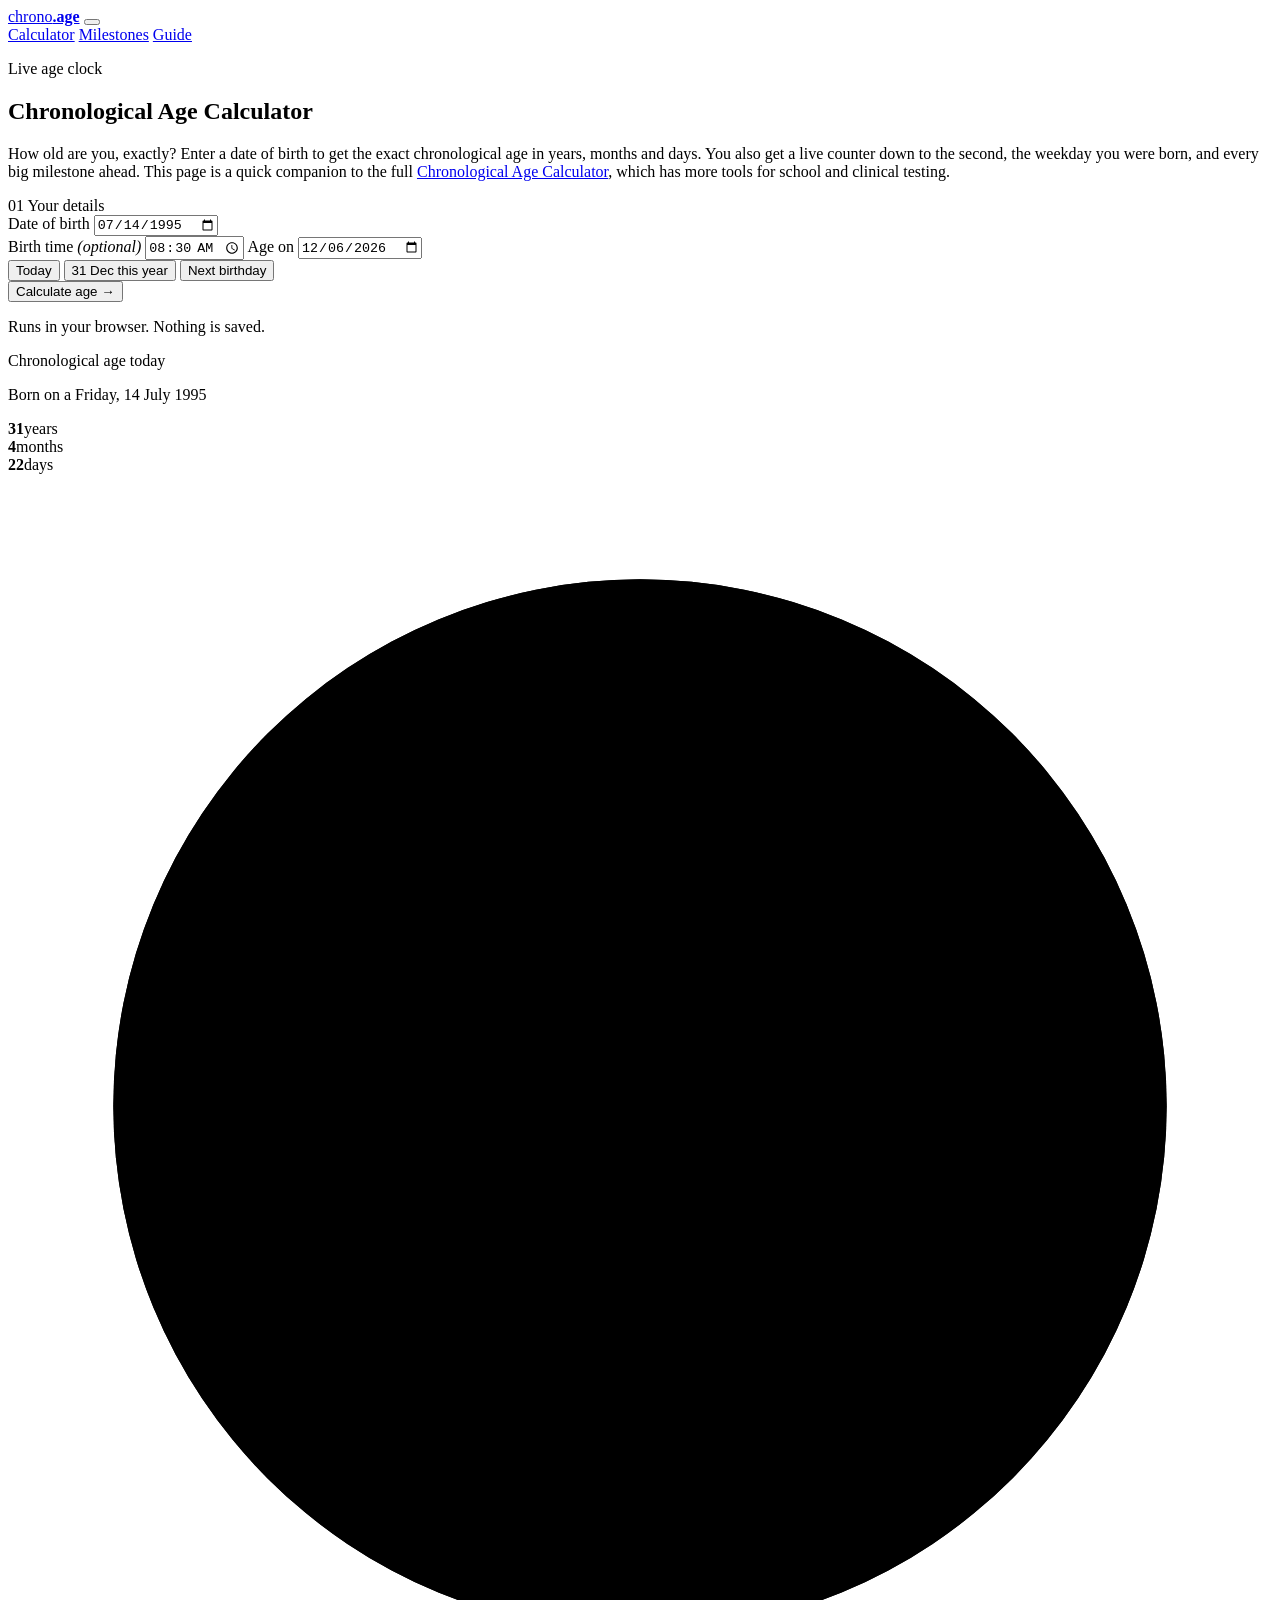
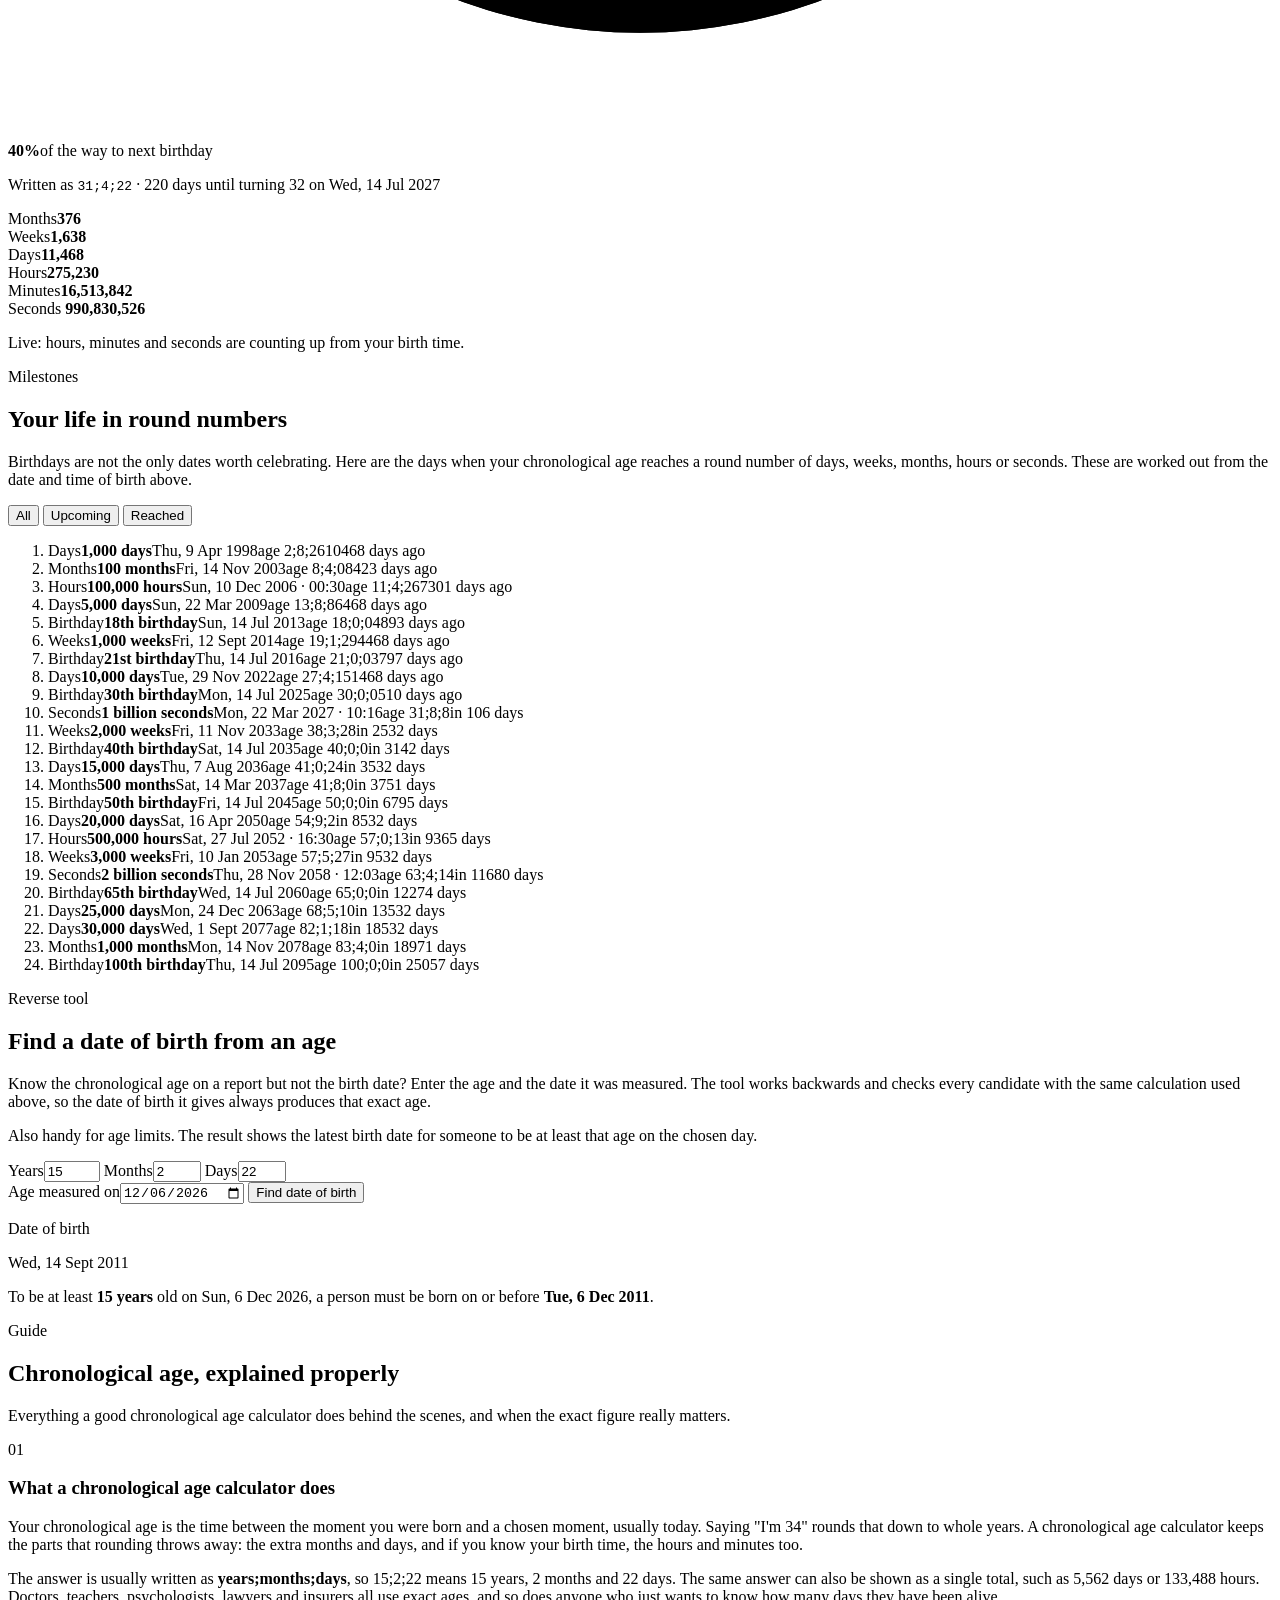
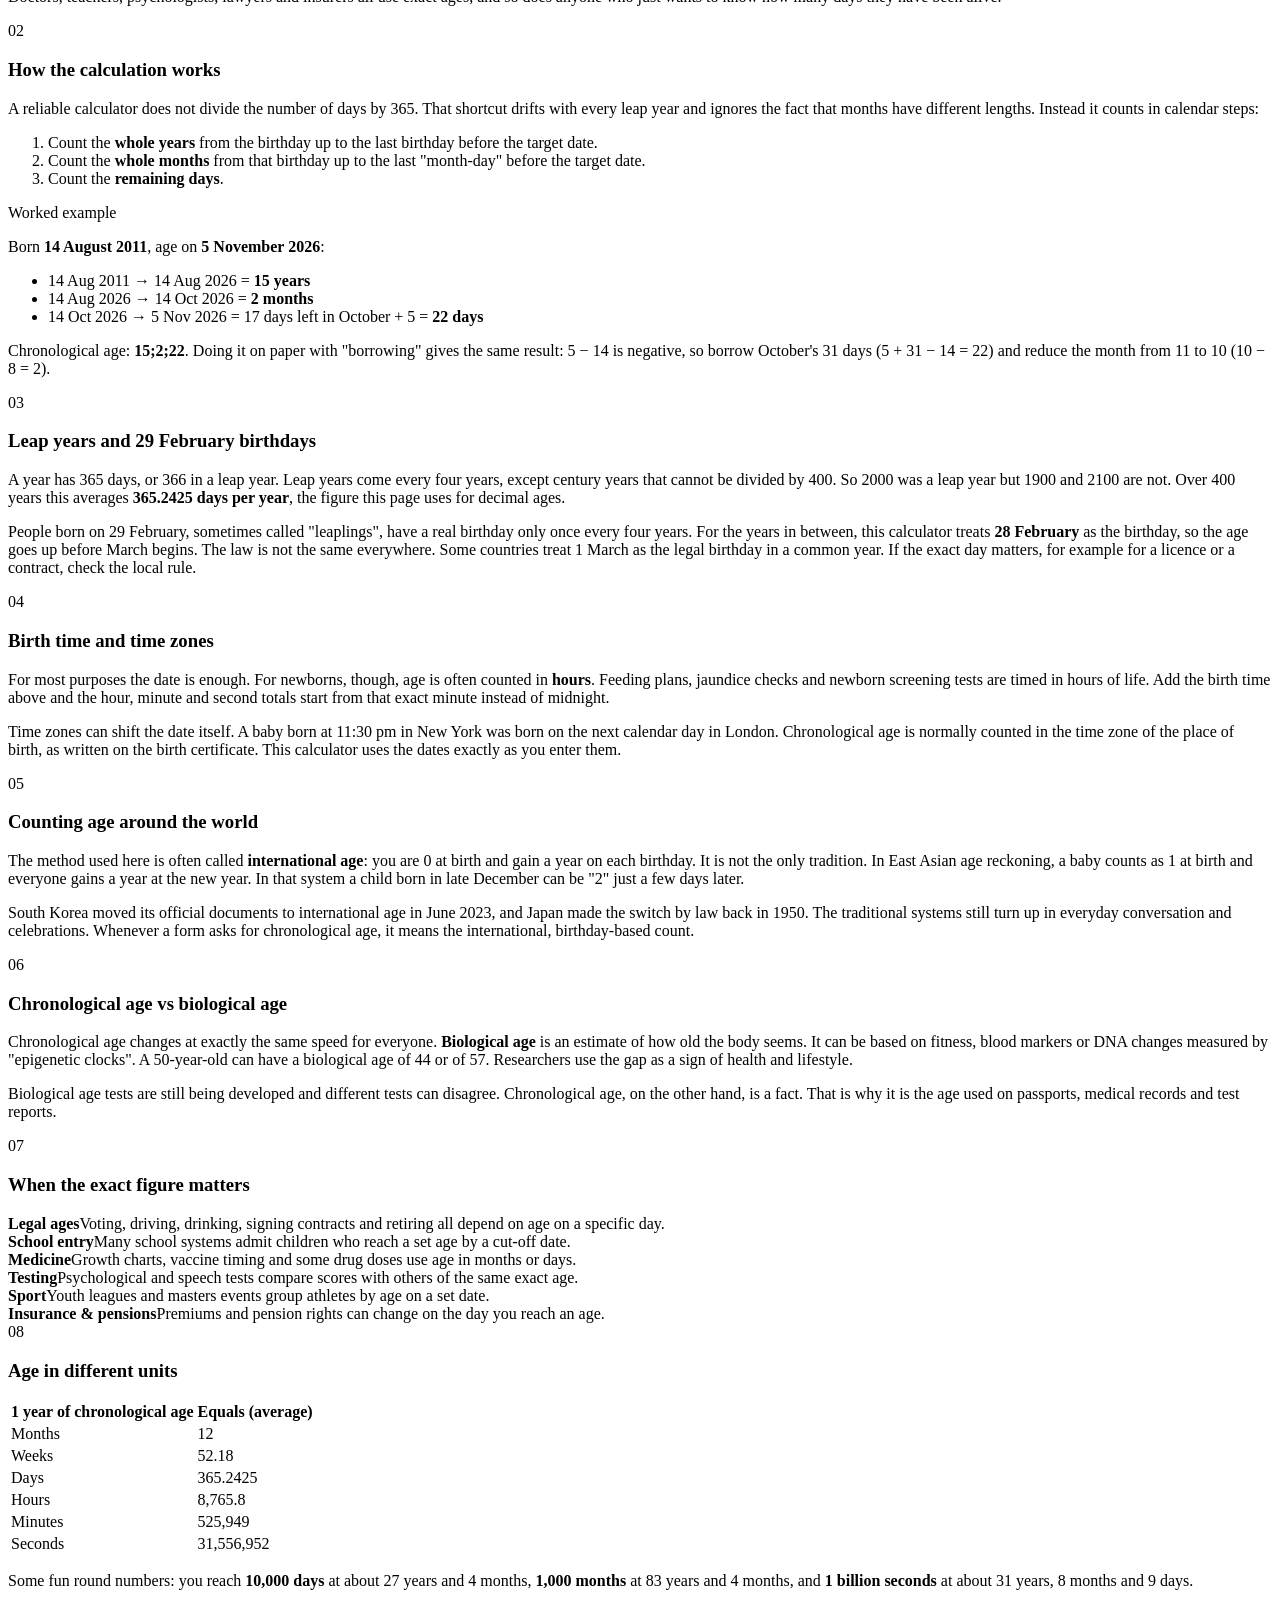
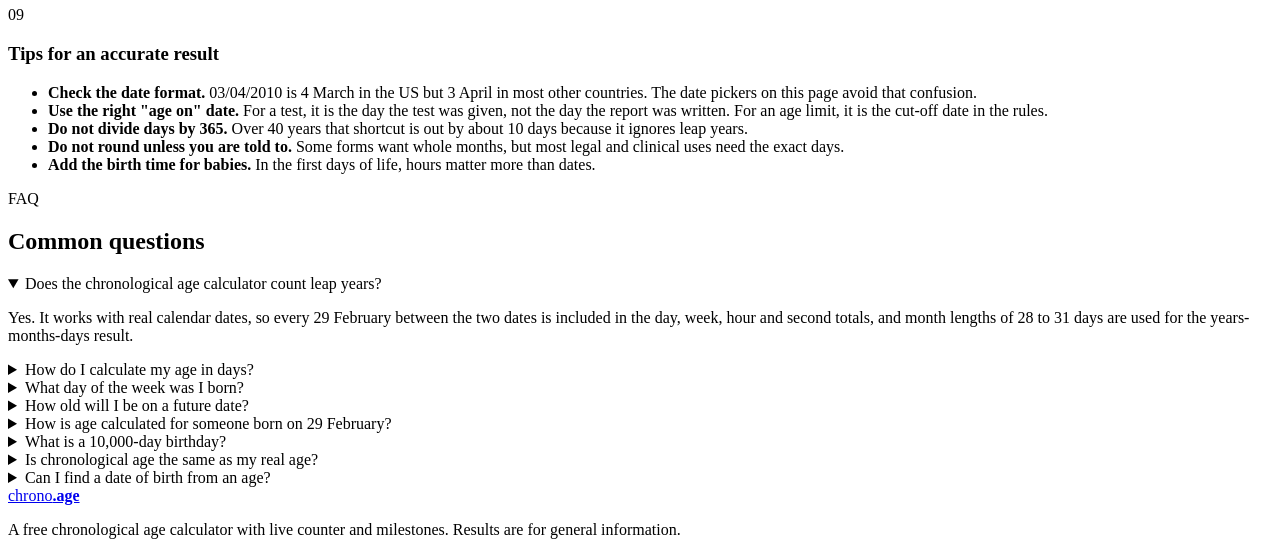
==== index.html @ 3315cb6b "index.html" ====
<!DOCTYPE html>
<html lang="en">
<head>
<meta charset="UTF-8">
<meta name="viewport" content="width=device-width, initial-scale=1">
<title>Chronological Age Calculator – Exact Age, Live Counter &amp; Milestones</title>
<meta name="description" content="Chronological age calculator with exact years, months and days, a live seconds counter, the weekday you were born, your next birthday, 10,000-day and billion-second milestones, and a reverse date-of-birth finder.">
<meta name="robots" content="index, follow">
<meta property="og:title" content="Chronological Age Calculator – How Old Are You, Exactly?">
<meta property="og:description" content="Exact age in years, months, days, hours and seconds, plus your life milestones and a reverse age tool.">
<meta property="og:type" content="website">
<link rel="preconnect" href="https://fonts.googleapis.com">
<link rel="preconnect" href="https://fonts.gstatic.com" crossorigin>
<link href="https://fonts.googleapis.com/css2?family=Bricolage+Grotesque:opsz,wght@12..96,500;12..96,700;12..96,800&family=DM+Sans:wght@400;500;700&family=JetBrains+Mono:wght@500;700&display=swap" rel="stylesheet">
<link rel="stylesheet" href="style.css">
<script type="application/ld+json">
{"@context":"https://schema.org","@type":"WebApplication","name":"Chronological Age Calculator","applicationCategory":"UtilitiesApplication","operatingSystem":"Any","offers":{"@type":"Offer","price":"0","priceCurrency":"USD"},"description":"Calculates exact chronological age in years, months, days, hours and seconds, shows upcoming age milestones and finds a date of birth from a known age."}
</script>
<script type="application/ld+json">
{"@context":"https://schema.org","@type":"FAQPage","mainEntity":[
{"@type":"Question","name":"Does the chronological age calculator count leap years?","acceptedAnswer":{"@type":"Answer","text":"Yes. It works with real calendar dates, so every 29 February between the two dates is included in the day, week, hour and second totals, and month lengths of 28 to 31 days are used for the years-months-days result."}},
{"@type":"Question","name":"How do I calculate my age in days?","acceptedAnswer":{"@type":"Answer","text":"Enter your date of birth and the date you want. The calculator counts every calendar day between them. As a rough check, multiply your age in years by 365.25."}},
{"@type":"Question","name":"What day of the week was I born?","acceptedAnswer":{"@type":"Answer","text":"After you enter your date of birth, the result panel shows the weekday you were born on, for example 'born on a Tuesday'."}},
{"@type":"Question","name":"How old will I be on a future date?","acceptedAnswer":{"@type":"Answer","text":"Change the 'Age on' date to any future date. The calculator shows your exact age on that day."}},
{"@type":"Question","name":"How is age calculated for someone born on 29 February?","acceptedAnswer":{"@type":"Answer","text":"In leap years the birthday is 29 February. In other years this calculator treats 28 February as the birthday. Legal rules differ by country, and some use 1 March instead."}},
{"@type":"Question","name":"What is a 10,000-day birthday?","acceptedAnswer":{"@type":"Answer","text":"It is the day you have been alive for exactly 10,000 days, at about 27 years and 4 months old. The milestones section shows the exact date for you."}},
{"@type":"Question","name":"Is chronological age the same as my real age?","acceptedAnswer":{"@type":"Answer","text":"Yes. Chronological age is your real calendar age since birth. It is different from biological age, which estimates how old your body seems."}},
{"@type":"Question","name":"Can I find a date of birth from an age?","acceptedAnswer":{"@type":"Answer","text":"Yes. Use the reverse tool: enter an age in years, months and days and the date it was measured on, and it shows the matching date of birth."}}]}
</script>
</head>
<body>

<header class="bar">
  <div class="wrap bar-in">
    <a href="#" class="logo"><span class="logo-dot" aria-hidden="true"></span><span>chrono<b>.age</b></span></a>
    <button class="burger" aria-label="Open menu" aria-expanded="false"><i></i><i></i><i></i></button>
    <nav class="menu" aria-label="Main">
      <a href="#calculator">Calculator</a>
      <a href="#milestones">Milestones</a>
      <a href="#guide">Guide</a>
    </nav>
  </div>
</header>

<main>
<section class="hero" id="calculator">
  <div class="wrap hero-grid">
    <div class="hero-copy">
      <p class="tag"><span></span>Live age clock</p>
      <h1>Chronological Age Calculator</h1>
      <p class="intro">How old are you, exactly? Enter a date of birth to get the exact chronological age in years, months and days. You also get a live counter down to the second, the weekday you were born, and every big milestone ahead. This page is a quick companion to the full <a href="https://chronologicagecalc.com/">Chronological Age Calculator</a>, which has more tools for school and clinical testing.</p>
      <div class="ruler" aria-hidden="true">
        <span style="--h:40%"></span><span style="--h:60%"></span><span style="--h:40%"></span><span style="--h:100%"></span><span style="--h:40%"></span><span style="--h:60%"></span><span style="--h:40%"></span><span style="--h:100%"></span><span style="--h:40%"></span><span style="--h:60%"></span><span style="--h:40%"></span><span style="--h:100%"></span><span style="--h:40%"></span><span style="--h:60%"></span><span style="--h:40%"></span><span style="--h:100%"></span><span style="--h:40%"></span><span style="--h:60%"></span><span style="--h:40%"></span><span style="--h:100%"></span>
      </div>
    </div>

    <form class="card" id="form" onsubmit="return false" aria-label="Chronological age calculator">
      <div class="card-top"><span>01</span> Your details</div>
      <label class="fld">
        <span>Date of birth</span>
        <input type="date" id="dob" required>
      </label>
      <div class="two">
        <label class="fld">
          <span>Birth time <em>(optional)</em></span>
          <input type="time" id="tob">
        </label>
        <label class="fld">
          <span>Age on</span>
          <input type="date" id="on" required>
        </label>
      </div>
      <div class="chips">
        <button type="button" data-on="today" class="on">Today</button>
        <button type="button" data-on="eoy">31 Dec this year</button>
        <button type="button" data-on="next">Next birthday</button>
      </div>
      <button type="button" class="go" id="go">Calculate age <span aria-hidden="true">→</span></button>
      <p class="privacy">Runs in your browser. Nothing is saved.</p>
    </form>
  </div>
</section>

<section class="result" aria-live="polite">
  <div class="wrap">
    <p class="r-err" id="err" hidden></p>
    <div id="out">
      <div class="r-head">
        <p class="r-label">Chronological age <span id="rOnLabel"></span></p>
        <p class="r-born" id="born"></p>
      </div>
      <div class="ymd">
        <div><b id="y">0</b><span id="yl">years</span></div>
        <div><b id="m">0</b><span id="ml">months</span></div>
        <div><b id="d">0</b><span id="dl">days</span></div>
        <div class="ring-box">
          <svg viewBox="0 0 120 120" class="ring" aria-hidden="true">
            <circle cx="60" cy="60" r="50" class="ring-bg"/>
            <circle cx="60" cy="60" r="50" class="ring-fg" id="ringFg"/>
          </svg>
          <div class="ring-txt"><b id="ringPct">0%</b><span>of the way to next birthday</span></div>
        </div>
      </div>
      <p class="r-code">Written as <code id="code">0;0;0</code> · <span id="nextTxt"></span></p>

      <div class="live">
        <div><span>Months</span><b id="tMonths">0</b></div>
        <div><span>Weeks</span><b id="tWeeks">0</b></div>
        <div><span>Days</span><b id="tDays">0</b></div>
        <div><span>Hours</span><b id="tHours">0</b></div>
        <div><span>Minutes</span><b id="tMins">0</b></div>
        <div class="sec"><span>Seconds <i id="liveDot" class="dot"></i></span><b id="tSecs">0</b></div>
      </div>
      <p class="live-note" id="liveNote"></p>
    </div>
  </div>
</section>

<section class="block" id="milestones">
  <div class="wrap">
    <div class="block-head">
      <p class="tag dark"><span></span>Milestones</p>
      <h2>Your life in round numbers</h2>
      <p>Birthdays are not the only dates worth celebrating. Here are the days when your chronological age reaches a round number of days, weeks, months, hours or seconds. These are worked out from the date and time of birth above.</p>
    </div>
    <div class="ms-filter" role="tablist" aria-label="Filter milestones">
      <button type="button" data-f="all" class="on">All</button>
      <button type="button" data-f="next">Upcoming</button>
      <button type="button" data-f="past">Reached</button>
    </div>
    <ol class="ms" id="ms"></ol>
  </div>
</section>

<section class="block reverse-sec">
  <div class="wrap rev-grid">
    <div>
      <p class="tag"><span></span>Reverse tool</p>
      <h2>Find a date of birth from an age</h2>
      <p>Know the chronological age on a report but not the birth date? Enter the age and the date it was measured. The tool works backwards and checks every candidate with the same calculation used above, so the date of birth it gives always produces that exact age.</p>
      <p class="rev-tip">Also handy for age limits. The result shows the latest birth date for someone to be at least that age on the chosen day.</p>
    </div>
    <div class="rev-card">
      <div class="rev-age">
        <label><span>Years</span><input type="number" id="rY" min="0" max="130" value="15"></label>
        <label><span>Months</span><input type="number" id="rM" min="0" max="11" value="2"></label>
        <label><span>Days</span><input type="number" id="rD" min="0" max="31" value="22"></label>
      </div>
      <label class="fld"><span>Age measured on</span><input type="date" id="rOn"></label>
      <button type="button" class="go" id="rGo">Find date of birth</button>
      <div class="rev-out" id="rOut" aria-live="polite"></div>
    </div>
  </div>
</section>

<section class="block guide" id="guide">
  <div class="wrap guide-grid">
    <div class="g-side">
      <p class="tag dark"><span></span>Guide</p>
      <h2>Chronological age, explained properly</h2>
      <p>Everything a good chronological age calculator does behind the scenes, and when the exact figure really matters.</p>
    </div>
    <div class="g-main">
      <article class="chap">
        <span class="num">01</span>
        <h3>What a chronological age calculator does</h3>
        <p>Your chronological age is the time between the moment you were born and a chosen moment, usually today. Saying "I'm 34" rounds that down to whole years. A chronological age calculator keeps the parts that rounding throws away: the extra months and days, and if you know your birth time, the hours and minutes too.</p>
        <p>The answer is usually written as <b>years;months;days</b>, so 15;2;22 means 15 years, 2 months and 22 days. The same answer can also be shown as a single total, such as 5,562 days or 133,488 hours. Doctors, teachers, psychologists, lawyers and insurers all use exact ages, and so does anyone who just wants to know how many days they have been alive.</p>
      </article>

      <article class="chap">
        <span class="num">02</span>
        <h3>How the calculation works</h3>
        <p>A reliable calculator does not divide the number of days by 365. That shortcut drifts with every leap year and ignores the fact that months have different lengths. Instead it counts in calendar steps:</p>
        <ol>
          <li>Count the <b>whole years</b> from the birthday up to the last birthday before the target date.</li>
          <li>Count the <b>whole months</b> from that birthday up to the last "month-day" before the target date.</li>
          <li>Count the <b>remaining days</b>.</li>
        </ol>
        <div class="worked">
          <p class="w-title">Worked example</p>
          <p>Born <b>14 August 2011</b>, age on <b>5 November 2026</b>:</p>
          <ul>
            <li>14 Aug 2011 → 14 Aug 2026 = <b>15 years</b></li>
            <li>14 Aug 2026 → 14 Oct 2026 = <b>2 months</b></li>
            <li>14 Oct 2026 → 5 Nov 2026 = 17 days left in October + 5 = <b>22 days</b></li>
          </ul>
          <p>Chronological age: <b>15;2;22</b>. Doing it on paper with "borrowing" gives the same result: 5 − 14 is negative, so borrow October's 31 days (5 + 31 − 14 = 22) and reduce the month from 11 to 10 (10 − 8 = 2).</p>
        </div>
      </article>

      <article class="chap">
        <span class="num">03</span>
        <h3>Leap years and 29 February birthdays</h3>
        <p>A year has 365 days, or 366 in a leap year. Leap years come every four years, except century years that cannot be divided by 400. So 2000 was a leap year but 1900 and 2100 are not. Over 400 years this averages <b>365.2425 days per year</b>, the figure this page uses for decimal ages.</p>
        <p>People born on 29 February, sometimes called "leaplings", have a real birthday only once every four years. For the years in between, this calculator treats <b>28 February</b> as the birthday, so the age goes up before March begins. The law is not the same everywhere. Some countries treat 1 March as the legal birthday in a common year. If the exact day matters, for example for a licence or a contract, check the local rule.</p>
      </article>

      <article class="chap">
        <span class="num">04</span>
        <h3>Birth time and time zones</h3>
        <p>For most purposes the date is enough. For newborns, though, age is often counted in <b>hours</b>. Feeding plans, jaundice checks and newborn screening tests are timed in hours of life. Add the birth time above and the hour, minute and second totals start from that exact minute instead of midnight.</p>
        <p>Time zones can shift the date itself. A baby born at 11:30 pm in New York was born on the next calendar day in London. Chronological age is normally counted in the time zone of the place of birth, as written on the birth certificate. This calculator uses the dates exactly as you enter them.</p>
      </article>

      <article class="chap">
        <span class="num">05</span>
        <h3>Counting age around the world</h3>
        <p>The method used here is often called <b>international age</b>: you are 0 at birth and gain a year on each birthday. It is not the only tradition. In East Asian age reckoning, a baby counts as 1 at birth and everyone gains a year at the new year. In that system a child born in late December can be "2" just a few days later.</p>
        <p>South Korea moved its official documents to international age in June 2023, and Japan made the switch by law back in 1950. The traditional systems still turn up in everyday conversation and celebrations. Whenever a form asks for chronological age, it means the international, birthday-based count.</p>
      </article>

      <article class="chap">
        <span class="num">06</span>
        <h3>Chronological age vs biological age</h3>
        <p>Chronological age changes at exactly the same speed for everyone. <b>Biological age</b> is an estimate of how old the body seems. It can be based on fitness, blood markers or DNA changes measured by "epigenetic clocks". A 50-year-old can have a biological age of 44 or of 57. Researchers use the gap as a sign of health and lifestyle.</p>
        <p>Biological age tests are still being developed and different tests can disagree. Chronological age, on the other hand, is a fact. That is why it is the age used on passports, medical records and test reports.</p>
      </article>

      <article class="chap">
        <span class="num">07</span>
        <h3>When the exact figure matters</h3>
        <div class="tiles">
          <div><b>Legal ages</b><span>Voting, driving, drinking, signing contracts and retiring all depend on age on a specific day.</span></div>
          <div><b>School entry</b><span>Many school systems admit children who reach a set age by a cut-off date.</span></div>
          <div><b>Medicine</b><span>Growth charts, vaccine timing and some drug doses use age in months or days.</span></div>
          <div><b>Testing</b><span>Psychological and speech tests compare scores with others of the same exact age.</span></div>
          <div><b>Sport</b><span>Youth leagues and masters events group athletes by age on a set date.</span></div>
          <div><b>Insurance &amp; pensions</b><span>Premiums and pension rights can change on the day you reach an age.</span></div>
        </div>
      </article>

      <article class="chap">
        <span class="num">08</span>
        <h3>Age in different units</h3>
        <table class="units">
          <thead><tr><th>1 year of chronological age</th><th>Equals (average)</th></tr></thead>
          <tbody>
            <tr><td>Months</td><td>12</td></tr>
            <tr><td>Weeks</td><td>52.18</td></tr>
            <tr><td>Days</td><td>365.2425</td></tr>
            <tr><td>Hours</td><td>8,765.8</td></tr>
            <tr><td>Minutes</td><td>525,949</td></tr>
            <tr><td>Seconds</td><td>31,556,952</td></tr>
          </tbody>
        </table>
        <p>Some fun round numbers: you reach <b>10,000 days</b> at about 27 years and 4 months, <b>1,000 months</b> at 83 years and 4 months, and <b>1 billion seconds</b> at about 31 years, 8 months and 9 days.</p>
      </article>
      <article class="chap">
        <span class="num">09</span>
        <h3>Tips for an accurate result</h3>
        <ul>
          <li><b>Check the date format.</b> 03/04/2010 is 4 March in the US but 3 April in most other countries. The date pickers on this page avoid that confusion.</li>
          <li><b>Use the right "age on" date.</b> For a test, it is the day the test was given, not the day the report was written. For an age limit, it is the cut-off date in the rules.</li>
          <li><b>Do not divide days by 365.</b> Over 40 years that shortcut is out by about 10 days because it ignores leap years.</li>
          <li><b>Do not round unless you are told to.</b> Some forms want whole months, but most legal and clinical uses need the exact days.</li>
          <li><b>Add the birth time for babies.</b> In the first days of life, hours matter more than dates.</li>
        </ul>
      </article>
    </div>
  </div>
</section>

<section class="block faq-sec">
  <div class="wrap">
    <div class="block-head">
      <p class="tag dark"><span></span>FAQ</p>
      <h2>Common questions</h2>
    </div>
    <div class="faq">
      <details open><summary>Does the chronological age calculator count leap years?</summary><p>Yes. It works with real calendar dates, so every 29 February between the two dates is included in the day, week, hour and second totals, and month lengths of 28 to 31 days are used for the years-months-days result.</p></details>
      <details><summary>How do I calculate my age in days?</summary><p>Enter your date of birth and the date you want. The calculator counts every calendar day between them. As a rough check, multiply your age in years by 365.25.</p></details>
      <details><summary>What day of the week was I born?</summary><p>After you enter your date of birth, the result panel shows the weekday you were born on, for example "born on a Tuesday".</p></details>
      <details><summary>How old will I be on a future date?</summary><p>Change the "Age on" date to any future date. The calculator shows your exact age on that day.</p></details>
      <details><summary>How is age calculated for someone born on 29 February?</summary><p>In leap years the birthday is 29 February. In other years this calculator treats 28 February as the birthday. Legal rules differ by country, and some use 1 March instead.</p></details>
      <details><summary>What is a 10,000-day birthday?</summary><p>It is the day you have been alive for exactly 10,000 days, at about 27 years and 4 months old. The milestones section shows the exact date for you.</p></details>
      <details><summary>Is chronological age the same as my real age?</summary><p>Yes. Chronological age is your real calendar age since birth. It is different from biological age, which estimates how old your body seems.</p></details>
      <details><summary>Can I find a date of birth from an age?</summary><p>Yes. Use the reverse tool: enter an age in years, months and days and the date it was measured on, and it shows the matching date of birth.</p></details>
    </div>
  </div>
</section>
</main>

<footer class="foot">
  <div class="wrap foot-in">
    <a href="#" class="logo light"><span class="logo-dot" aria-hidden="true"></span><span>chrono<b>.age</b></span></a>
    <p>A free chronological age calculator with live counter and milestones. Results are for general information.</p>
  </div>
</footer>

<script>
(function(){
  var $=function(id){return document.getElementById(id);};
  var MON=['January','February','March','April','May','June','July','August','September','October','November','December'];
  var DAYS=['Sunday','Monday','Tuesday','Wednesday','Thursday','Friday','Saturday'];
  function dim(y,m){ return new Date(Date.UTC(y,m,0)).getUTCDate(); } /* m 1..12 */
  function pad(n){ return (n<10?'0':'')+n; }
  function iso(o){ return o.y+'-'+pad(o.m)+'-'+pad(o.d); }
  function parse(s){ var r=/^(\d{4})-(\d{2})-(\d{2})$/.exec(s||''); if(!r) return null; var o={y:+r[1],m:+r[2],d:+r[3]}; if(o.m<1||o.m>12||o.d<1||o.d>dim(o.y,o.m)) return null; return o; }
  function utc(o){ return Date.UTC(o.y,o.m-1,o.d); }
  function fromUtc(ms){ var x=new Date(ms); return {y:x.getUTCFullYear(),m:x.getUTCMonth()+1,d:x.getUTCDate()}; }
  function addDays(o,n){ return fromUtc(utc(o)+n*864e5); }
  function today(){ var t=new Date(); return {y:t.getFullYear(),m:t.getMonth()+1,d:t.getDate()}; }
  function same(a,b){ return a.y===b.y&&a.m===b.m&&a.d===b.d; }
  function fmt(o){ return new Date(utc(o)).toLocaleDateString('en-GB',{timeZone:'UTC',weekday:'short',day:'numeric',month:'short',year:'numeric'}); }
  function n(x){ return Math.floor(x).toLocaleString('en-US'); }
  function pl(v,w){ return v+' '+w+(v===1?'':'s'); }

  /* calendar age, borrowing real month lengths (double borrow for month-end birthdays) */
  function age(b,t){
    if(b.m===2&&b.d===29&&dim(t.y,2)===28) b={y:b.y,m:2,d:28}; /* leapling: 28 Feb counts as birthday in common years */
    var y=t.y-b.y, m=t.m-b.m, d=t.d-b.d;
    if(d<0){
      var pm=t.m-1, py=t.y; if(pm<1){pm=12;py--;}
      d+=dim(py,pm); m--;
      if(d<0){ var p2=pm-1, y2=py; if(p2<1){p2=12;y2--;} d+=dim(y2,p2); m--; }
    }
    if(m<0){ m+=12; y--; }
    return {y:y,m:m,d:d};
  }
  function bdayIn(b,year){ return {y:year,m:b.m,d:Math.min(b.d,dim(year,b.m))}; } /* Feb 29 -> Feb 28 */
  function nextBday(b,t){ var c=bdayIn(b,t.y); if(utc(c)<=utc(t)) c=bdayIn(b,t.y+1); return c; }
  function lastBday(b,t){ var c=bdayIn(b,t.y); if(utc(c)>utc(t)) c=bdayIn(b,t.y-1); return c; }
  function birthMoment(b){
    var tm=$('tob').value, hh=0, mm=0;
    if(/^\d{2}:\d{2}/.test(tm)){ hh=+tm.slice(0,2); mm=+tm.slice(3,5); }
    return new Date(b.y,b.m-1,b.d,hh,mm,0,0);
  }

  var state=null, timer=null;
  function calc(){
    var b=parse($('dob').value), t=parse($('on').value);
    clearInterval(timer);
    if(!b||!t){ fail('Enter a date of birth and the date to calculate the age on.'); return; }
    if(utc(b)>utc(t)){ fail('The date of birth is after the "Age on" date. Please check both dates.'); return; }
    $('err').hidden=true; $('out').hidden=false;
    var a=age(b,t), isToday=same(t,today());
    state={b:b,t:t,a:a,isToday:isToday};
    $('y').textContent=a.y; $('m').textContent=a.m; $('d').textContent=a.d;
    $('yl').textContent=a.y===1?'year':'years'; $('ml').textContent=a.m===1?'month':'months'; $('dl').textContent=a.d===1?'day':'days';
    $('code').textContent=a.y+';'+a.m+';'+a.d;
    $('rOnLabel').textContent=isToday?'today':'on '+fmt(t);
    $('born').textContent='Born on a '+DAYS[new Date(utc(b)).getUTCDay()]+', '+b.d+' '+MON[b.m-1]+' '+b.y;
    var nb=nextBday(b,t), lb=lastBday(b,t), left=Math.round((utc(nb)-utc(t))/864e5), span=Math.round((utc(nb)-utc(lb))/864e5);
    var pct=same(lb,t)?0:Math.round((1-left/span)*100);
    $('ringPct').textContent=pct+'%';
    var C=2*Math.PI*50; $('ringFg').style.strokeDasharray=C; $('ringFg').style.strokeDashoffset=C*(1-pct/100);
    var turning=nb.y-b.y;
    $('nextTxt').textContent=(same(lb,t)&&utc(t)>utc(b)?'🎉 Happy birthday! ':'')+pl(left,'day')+' until turning '+turning+' on '+fmt(nb)+(b.m===2&&b.d===29&&nb.d===28?' (28 Feb in a common year)':'');
    var days=Math.round((utc(t)-utc(b))/864e5);
    $('tMonths').textContent=n(a.y*12+a.m);
    $('tWeeks').textContent=n(days/7);
    $('tDays').textContent=n(days);
    tick();
    if(isToday){ timer=setInterval(tick,1000); $('liveDot').classList.add('on'); $('liveNote').textContent='Live: hours, minutes and seconds are counting up from '+($('tob').value?'your birth time':'midnight on your birth date (add a birth time for more precision)')+'.'; }
    else { $('liveDot').classList.remove('on'); $('liveNote').textContent='Totals are counted to '+($('tob').value?$('tob').value:'00:00')+' on '+fmt(t)+'. Set "Age on" to today to start the live counter.'; }
    renderMilestones();
  }
  function tick(){
    if(!state) return;
    var bm=birthMoment(state.b), end;
    if(state.isToday) end=new Date();
    else end=new Date(state.t.y,state.t.m-1,state.t.d,bm.getHours(),bm.getMinutes());
    var s=Math.max(0,(end-bm)/1000);
    $('tHours').textContent=n(s/3600); $('tMins').textContent=n(s/60); $('tSecs').textContent=n(s);
  }
  function fail(msg){ $('err').textContent=msg; $('err').hidden=false; $('out').hidden=true; state=null; $('ms').innerHTML=''; }

  /* milestones */
  var filter='all';
  function renderMilestones(){
    var list=$('ms'); list.innerHTML=''; if(!state) return;
    var b=state.b, bm=birthMoment(b), now=today(), items=[];
    [1000,5000,10000,15000,20000,25000,30000].forEach(function(v){ items.push({label:n(v)+' days',d:addDays(b,v),k:'Days'}); });
    [1000,2000,3000].forEach(function(v){ items.push({label:n(v)+' weeks',d:addDays(b,v*7),k:'Weeks'}); });
    [100,500,1000].forEach(function(v){ var t=b.y*12+(b.m-1)+v, y=Math.floor(t/12), m=t-y*12+1; items.push({label:n(v)+' months',d:{y:y,m:m,d:Math.min(b.d,dim(y,m))},k:'Months'}); });
    [[1e5,'100,000 hours'],[5e5,'500,000 hours']].forEach(function(p){ var x=new Date(bm.getTime()+p[0]*3600e3); items.push({label:p[1],d:{y:x.getFullYear(),m:x.getMonth()+1,d:x.getDate()},k:'Hours',time:x}); });
    [[1e9,'1 billion seconds'],[2e9,'2 billion seconds']].forEach(function(p){ var x=new Date(bm.getTime()+p[0]*1000); items.push({label:p[1],d:{y:x.getFullYear(),m:x.getMonth()+1,d:x.getDate()},k:'Seconds',time:x}); });
    [18,21,30,40,50,65,100].forEach(function(v){ items.push({label:v+(v===21?'st':'th')+' birthday',d:bdayIn(b,b.y+v),k:'Birthday'}); });
    items.sort(function(p,q){ return utc(p.d)-utc(q.d) || (p.k<q.k?-1:1); });
    var nextFound=false;
    items.forEach(function(it){
      var diff=Math.round((utc(it.d)-utc(now))/864e5), past=diff<0, isNext=!past&&!nextFound;
      if(isNext) nextFound=true;
      if(filter==='next'&&past) return; if(filter==='past'&&!past) return;
      var li=document.createElement('li'); li.className=(past?'past':'up')+(isNext?' next':'');
      var when=diff===0?'Today!':past?pl(-diff,'day')+' ago':'in '+pl(diff,'day');
      var t=it.time?' · '+pad(it.time.getHours())+':'+pad(it.time.getMinutes()):'';
      var ag=age(b,it.d);
      li.innerHTML='<span class="ms-k">'+it.k+'</span><b class="ms-l">'+it.label+'</b><span class="ms-d">'+fmt(it.d)+t+'</span><span class="ms-a">age '+ag.y+';'+ag.m+';'+ag.d+'</span><span class="ms-w">'+when+'</span>';
      list.appendChild(li);
    });
    if(!list.children.length){ var li=document.createElement('li'); li.className='empty'; li.textContent='No milestones in this view.'; list.appendChild(li); }
  }
  document.querySelectorAll('.ms-filter button').forEach(function(bt){
    bt.addEventListener('click',function(){ document.querySelectorAll('.ms-filter button').forEach(function(x){x.classList.remove('on');}); bt.classList.add('on'); filter=bt.getAttribute('data-f'); renderMilestones(); });
  });

  /* inputs */
  ['dob','tob','on'].forEach(function(id){ $(id).addEventListener('change',calc); $(id).addEventListener('input',calc); });
  $('go').addEventListener('click',function(){ calc(); document.querySelector('.result').scrollIntoView({behavior:'smooth',block:'start'}); });
  document.querySelectorAll('[data-on]').forEach(function(bt){
    bt.addEventListener('click',function(){
      var k=bt.getAttribute('data-on'), t=today(), b=parse($('dob').value);
      if(k==='eoy') t={y:t.y,m:12,d:31};
      if(k==='next'&&b) t=nextBday(b,t);
      $('on').value=iso(t);
      document.querySelectorAll('[data-on]').forEach(function(x){x.classList.remove('on');}); bt.classList.add('on');
      calc();
    });
  });
  $('on').addEventListener('change',function(){ document.querySelectorAll('[data-on]').forEach(function(x){x.classList.remove('on');}); if($('on').value===iso(today())) document.querySelector('[data-on=today]').classList.add('on'); });

  /* reverse */
  function reverse(){
    var Y=parseInt($('rY').value,10), M=parseInt($('rM').value,10), D=parseInt($('rD').value,10), t=parse($('rOn').value), out=$('rOut');
    if(isNaN(Y)||isNaN(M)||isNaN(D)||!t||Y<0||M<0||M>11||D<0||D>31){ out.innerHTML='<p class="rev-bad">Enter years (0+), months (0–11), days (0–31) and a date.</p>'; return; }
    var tt=t.y*12+(t.m-1)-(Y*12+M), ay=Math.floor(tt/12), am=tt-ay*12+1;
    var approx={y:ay,m:am,d:Math.min(t.d,dim(ay,am))}; approx=addDays(approx,-D);
    var hits=[];
    for(var i=-12;i<=12;i++){ var c=addDays(approx,i); if(utc(c)>utc(t)) continue; var a=age(c,t); if(a.y===Y&&a.m===M&&a.d===D) hits.push(c); }
    var latest=bdayIn({y:t.y-Y,m:t.m,d:t.d},t.y-Y);
    var minAgeLine='<p class="rev-limit">To be at least <b>'+pl(Y,'year')+'</b> old on '+fmt(t)+', a person must be born on or before <b>'+fmt(latest)+'</b>.</p>';
    if(!hits.length){ out.innerHTML='<p class="rev-bad">No calendar date gives exactly '+Y+';'+M+';'+D+' on that day. This can happen near the end of a month. Try one day more or less.</p>'+minAgeLine; return; }
    out.innerHTML='<p class="rev-lbl">Date of birth</p><p class="rev-big">'+hits.map(fmt).join('<br><small>or</small> ')+'</p>'+(hits.length>1?'<p class="rev-note">Several birth dates give the same age because of month-end borrowing.</p>':'')+minAgeLine;
  }
  $('rGo').addEventListener('click',reverse);
  ['rY','rM','rD','rOn'].forEach(function(id){ $(id).addEventListener('change',reverse); });

  /* menu */
  var burger=document.querySelector('.burger'), menu=document.querySelector('.menu');
  burger.addEventListener('click',function(){ var o=menu.classList.toggle('open'); burger.setAttribute('aria-expanded',o); });
  menu.querySelectorAll('a').forEach(function(a){ a.addEventListener('click',function(){ menu.classList.remove('open'); burger.setAttribute('aria-expanded','false'); }); });

  /* init */
  var t0=today();
  $('on').value=iso(t0); $('rOn').value=iso(t0);
  $('dob').value='1995-07-14'; $('tob').value='08:30';
  calc(); reverse();
})();
</script>
</body>
</html>
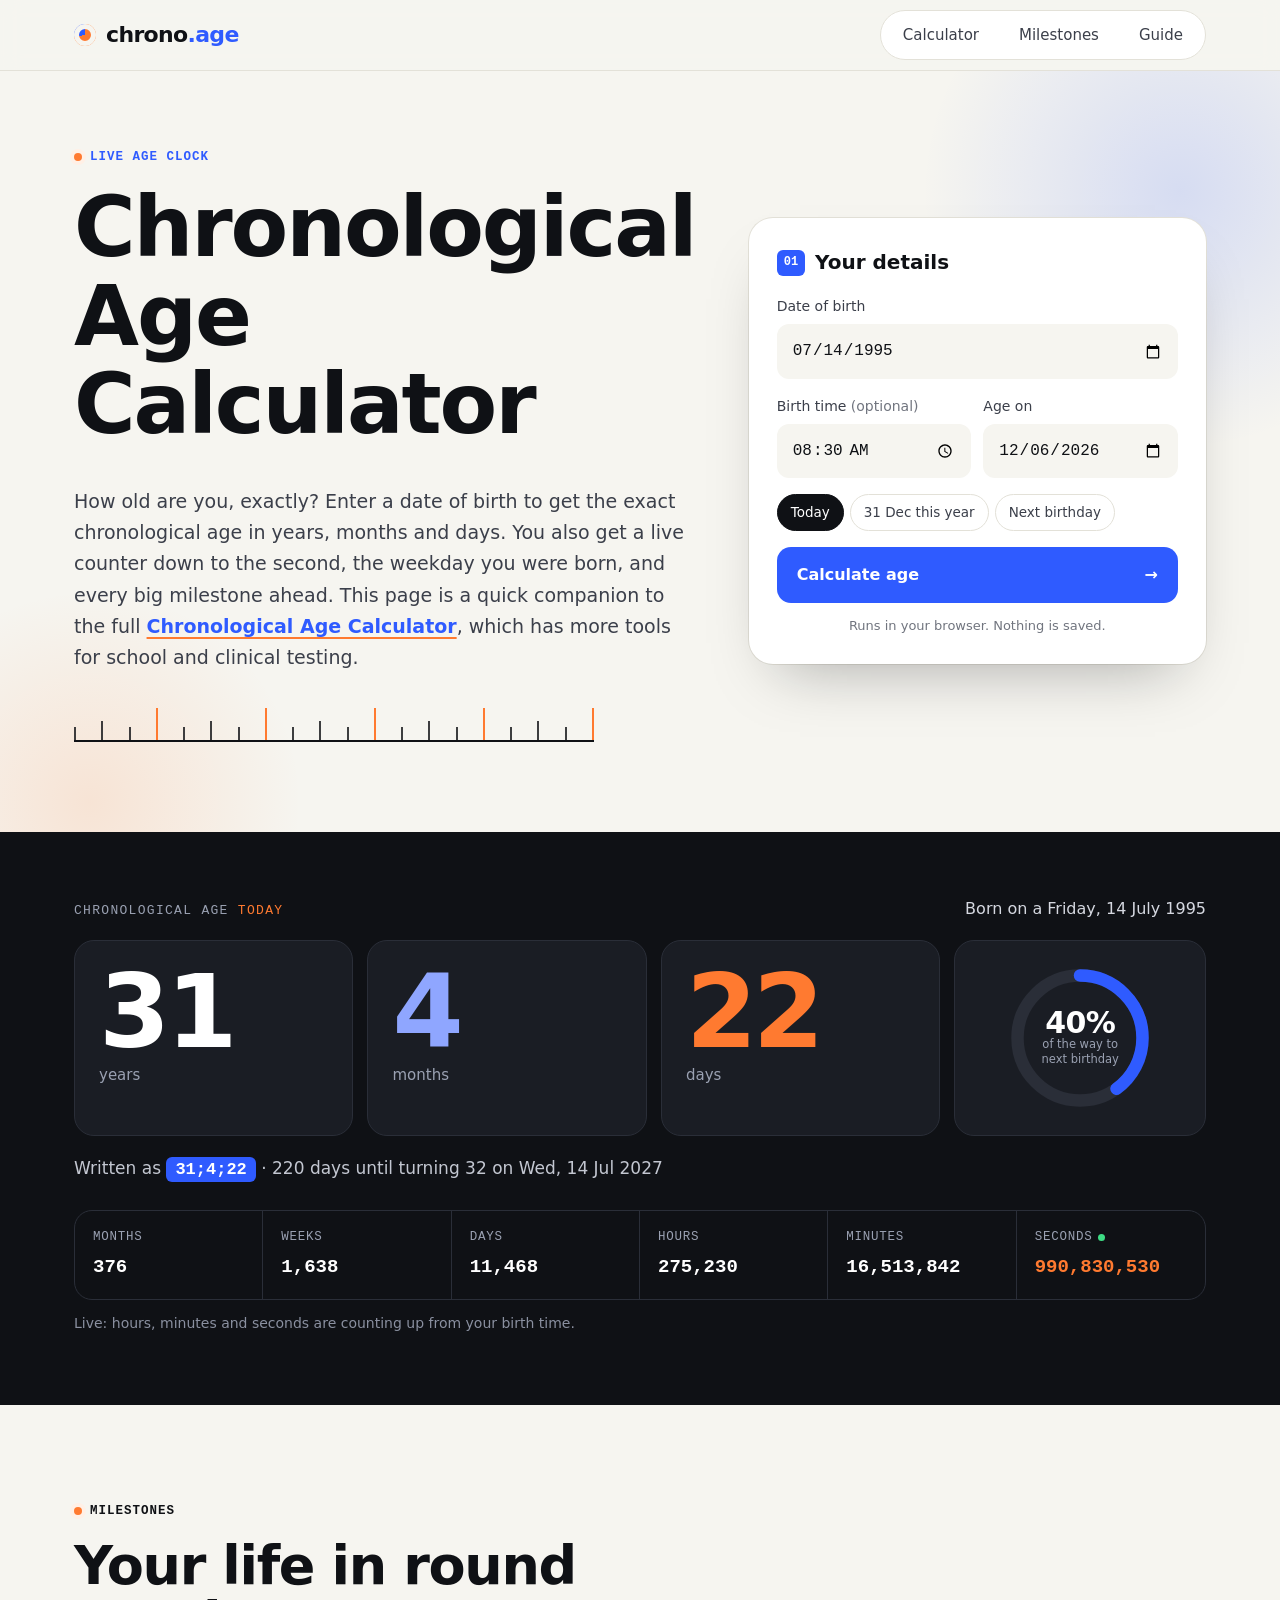
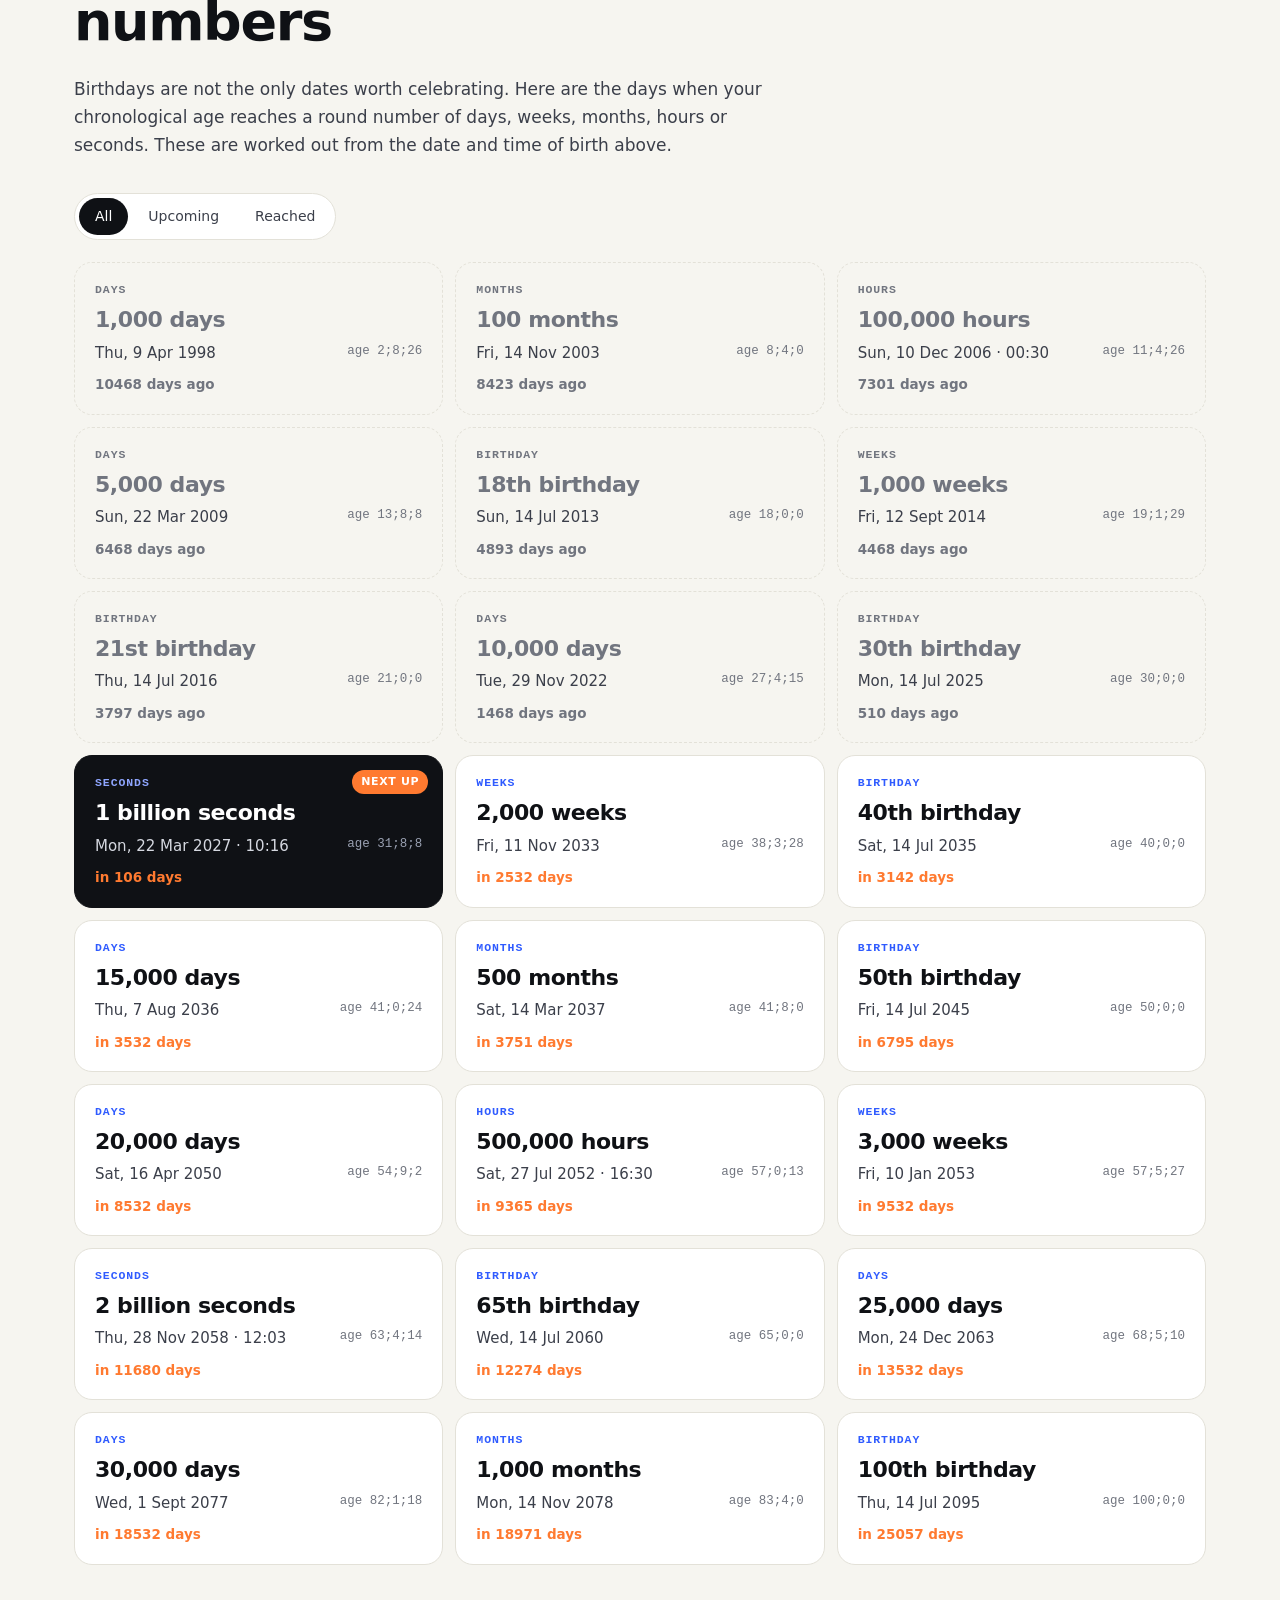
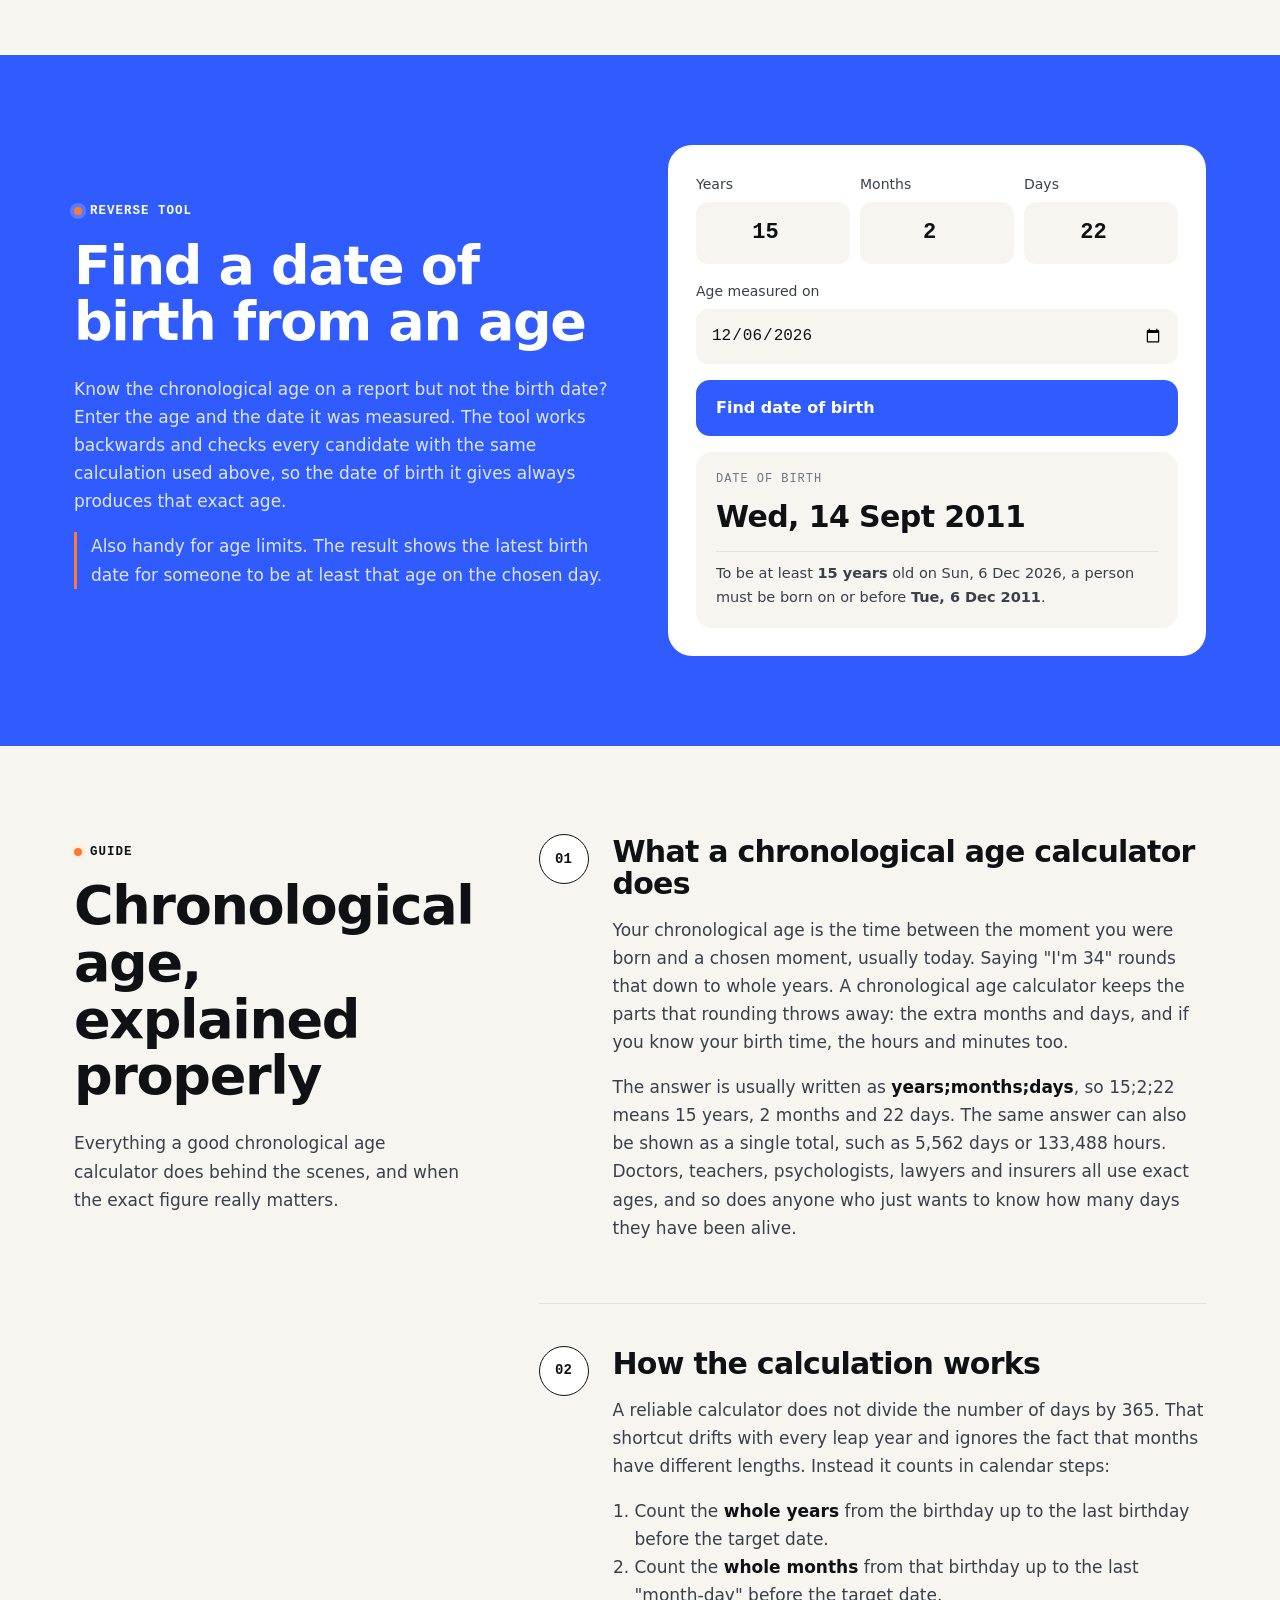
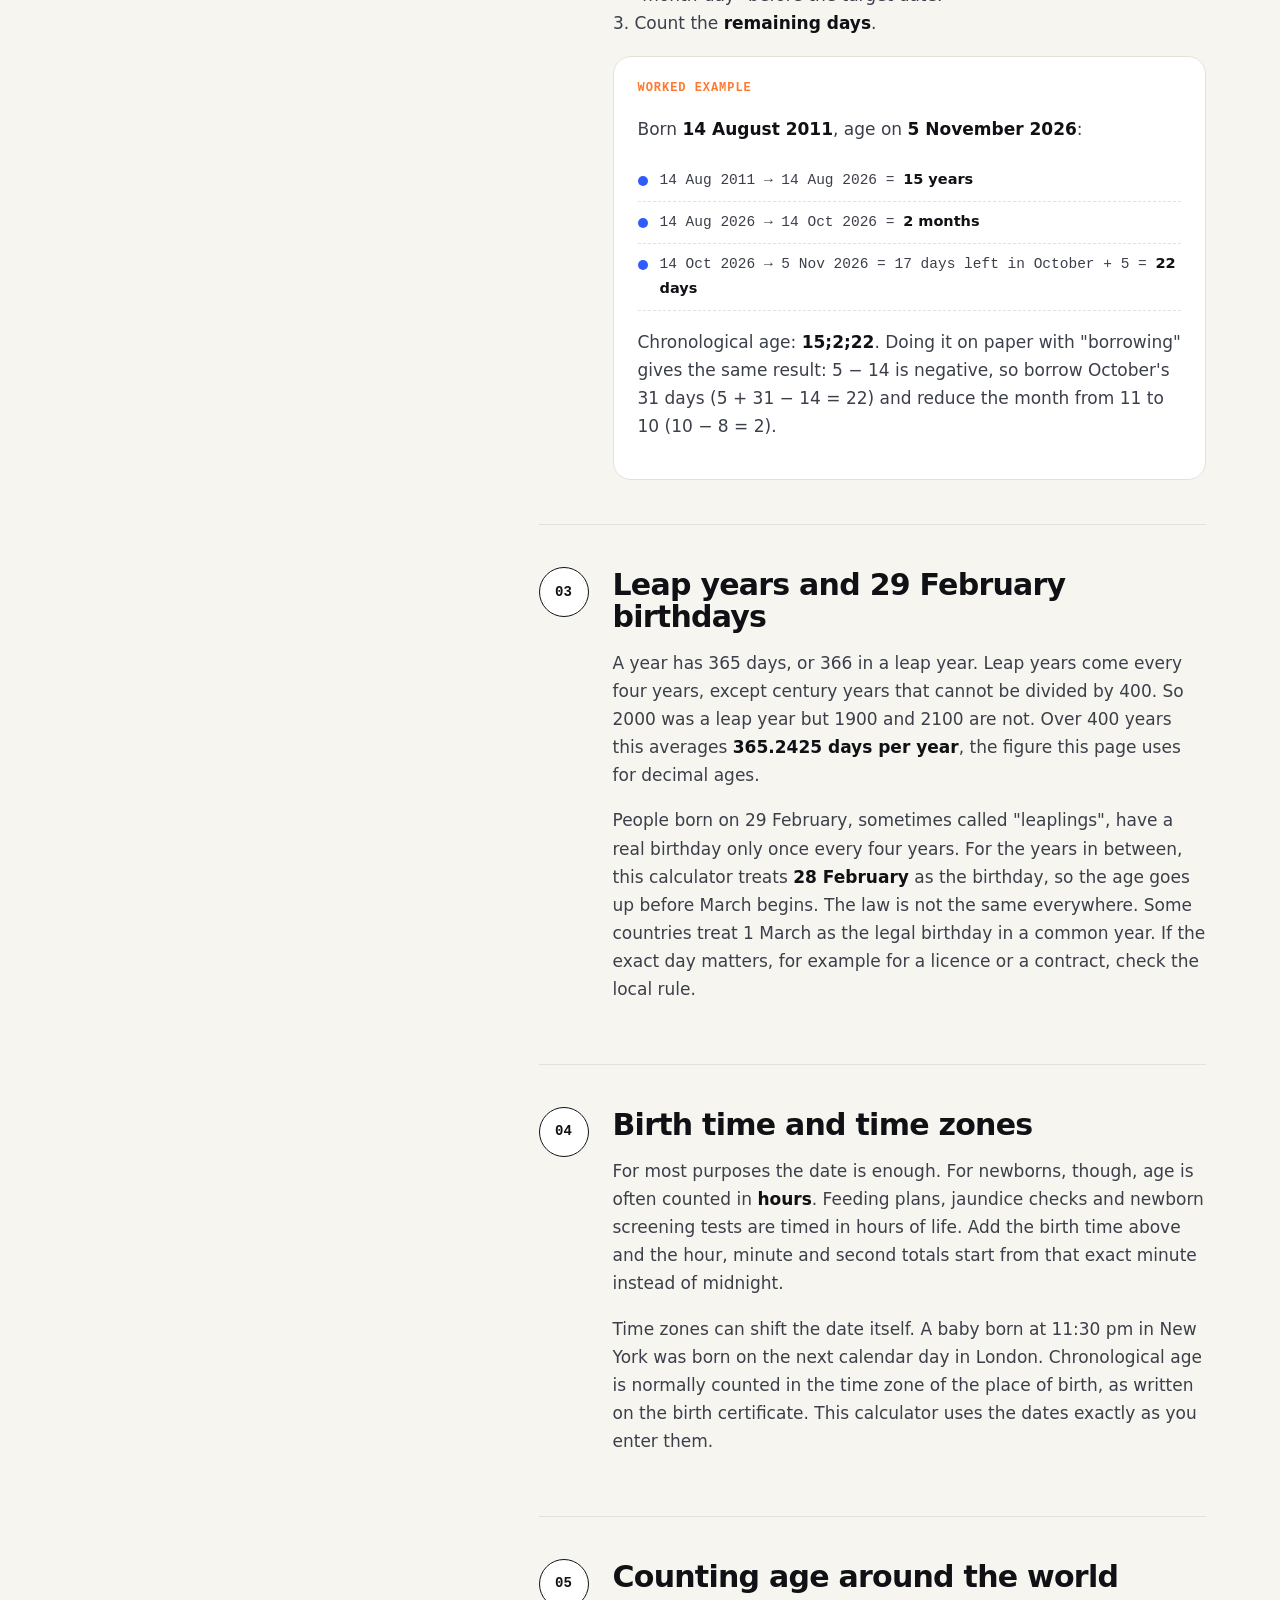
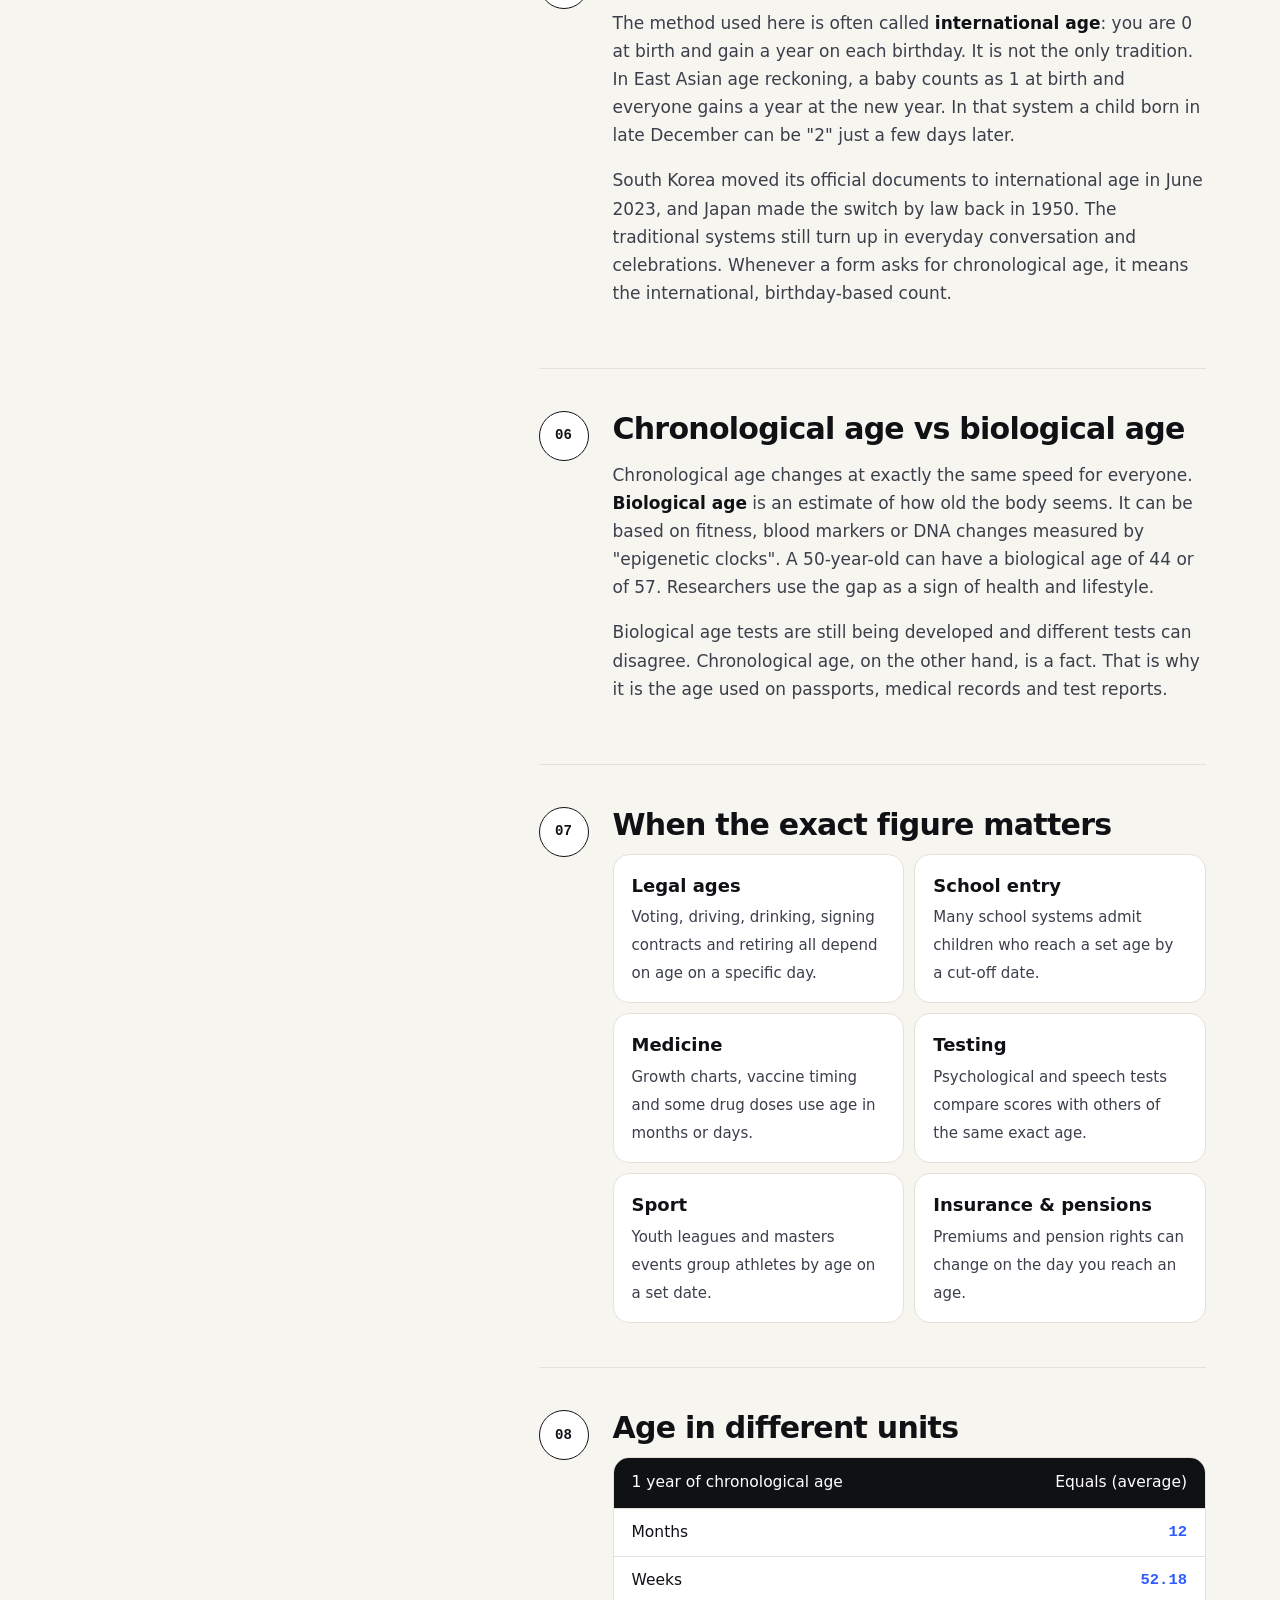
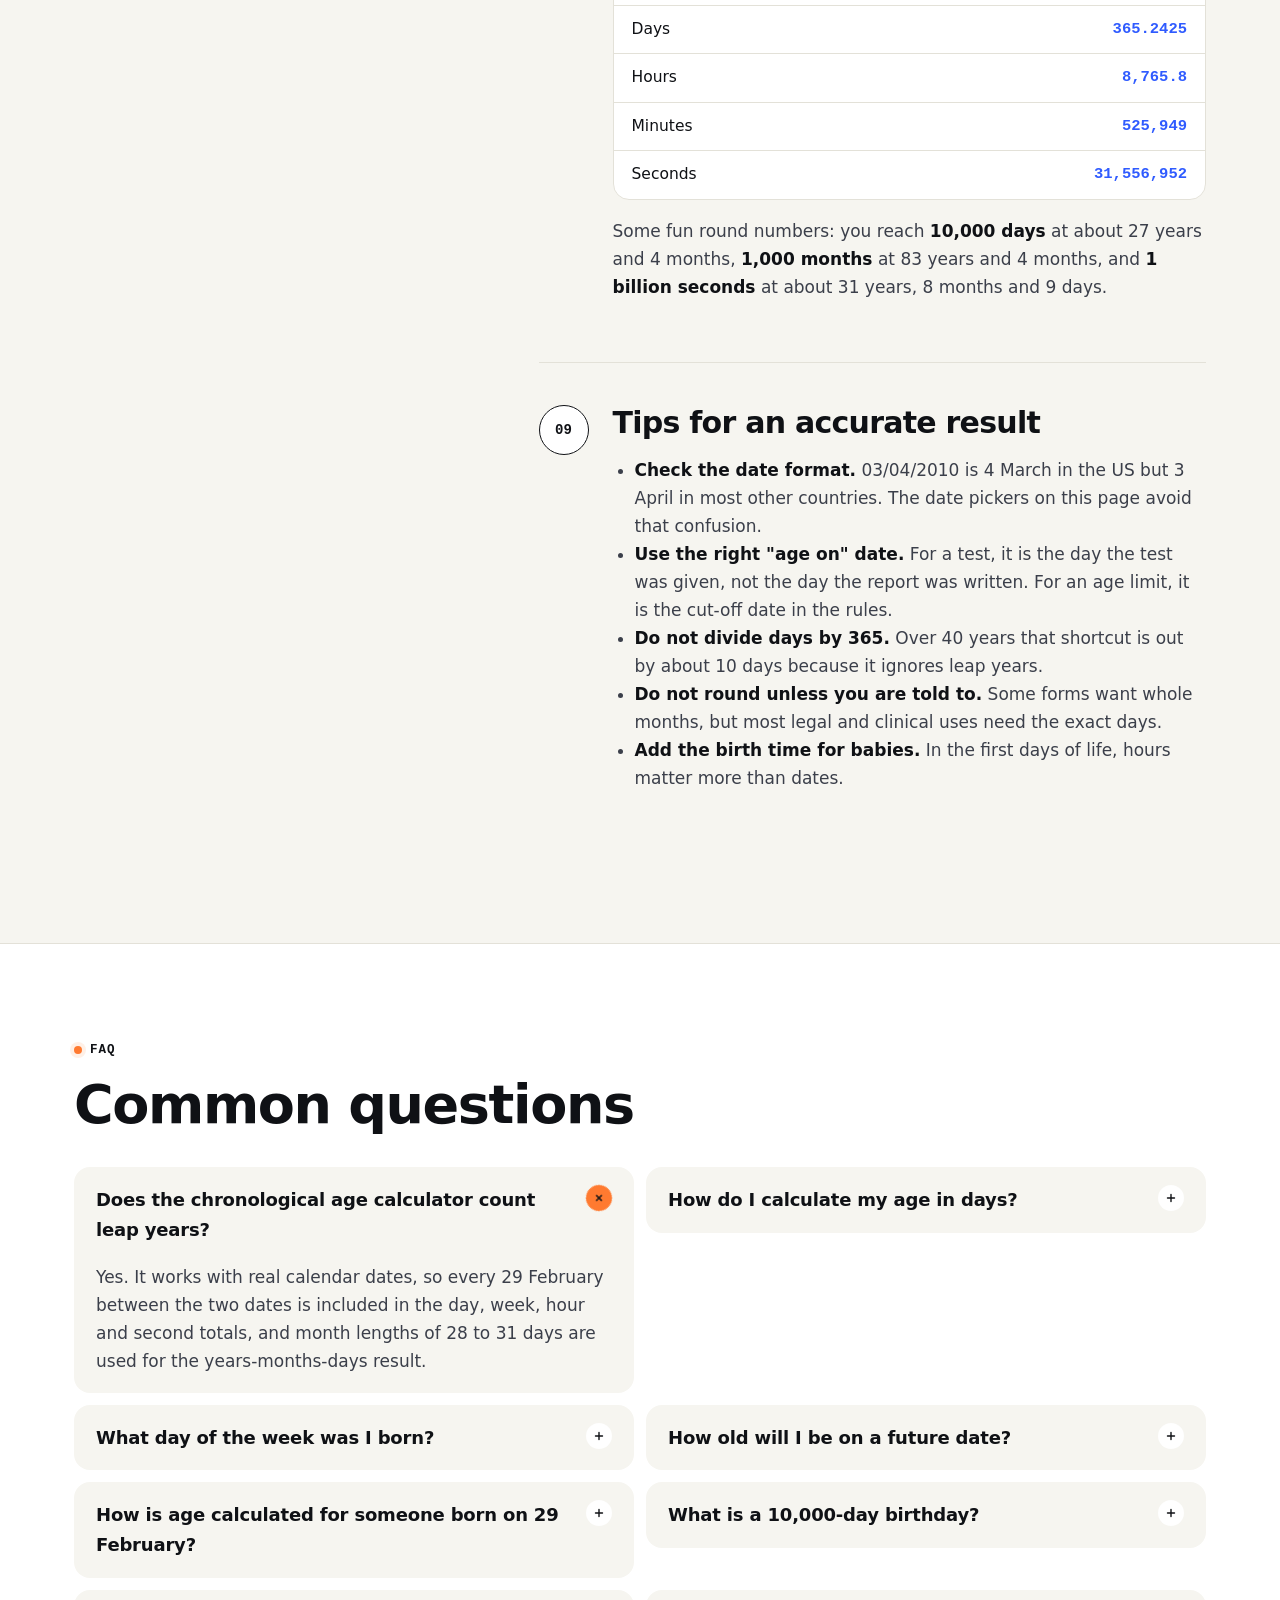
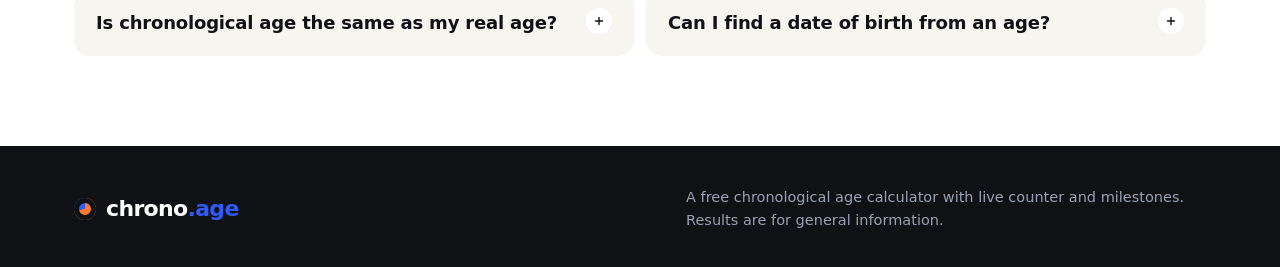
==== commit ce256fe6: "index.html" ====
--- a/index.html
+++ b/index.html
@@ -1,6 +1,7 @@
 <!DOCTYPE html>
 <html lang="en">
 <head>
+  <meta name="google-site-verification" content="TkbSGGRVkX1wBc_Svc6xwUKo7qBX7EtQFNJXwyuwG4o" />
 <meta charset="UTF-8">
 <meta name="viewport" content="width=device-width, initial-scale=1">
 <title>Chronological Age Calculator – Exact Age, Live Counter &amp; Milestones</title>
--- a/style.css
+++ b/style.css
@@ -0,0 +1,229 @@
+:root{
+  --bg:#f6f5f0;
+  --white:#ffffff;
+  --ink:#0f1115;
+  --ink-2:#3b3f4a;
+  --muted:#71757f;
+  --line:#e3e1d8;
+  --blue:#2f5bff;
+  --blue-soft:#e8edff;
+  --orange:#ff7a30;
+  --orange-soft:#fff0e6;
+  --night:#0f1115;
+  --night-2:#1a1d24;
+  --head:'Bricolage Grotesque',system-ui,sans-serif;
+  --body:'DM Sans',system-ui,-apple-system,Segoe UI,sans-serif;
+  --mono:'JetBrains Mono',ui-monospace,Menlo,monospace;
+}
+*{box-sizing:border-box}
+[hidden]{display:none!important}
+html{scroll-behavior:smooth}
+body{margin:0;background:var(--bg);color:var(--ink);font-family:var(--body);font-size:17px;line-height:1.65;-webkit-font-smoothing:antialiased}
+.wrap{max-width:1180px;margin:0 auto;padding:0 24px}
+h1,h2,h3{font-family:var(--head);line-height:1.05;margin:0 0 .45em;letter-spacing:-.025em}
+a{color:inherit}
+
+/* bar */
+.bar{position:sticky;top:0;z-index:30;background:rgba(246,245,240,.9);backdrop-filter:blur(10px);border-bottom:1px solid var(--line)}
+.bar-in{display:flex;align-items:center;justify-content:space-between;height:70px}
+.logo{display:flex;align-items:center;gap:10px;font-family:var(--head);font-weight:800;font-size:22px;text-decoration:none;letter-spacing:-.03em}
+.logo b{color:var(--blue)}
+.logo-dot{width:22px;height:22px;border-radius:50%;background:conic-gradient(var(--orange) 0 72%,var(--blue) 72% 100%);box-shadow:inset 0 0 0 5px var(--bg)}
+.logo.light .logo-dot{box-shadow:inset 0 0 0 5px var(--night)}
+.menu{display:flex;gap:4px;background:var(--white);border:1px solid var(--line);border-radius:999px;padding:4px}
+.menu a{text-decoration:none;font-weight:500;font-size:15px;padding:8px 18px;border-radius:999px;color:var(--ink-2)}
+.menu a:hover{background:var(--ink);color:#fff}
+.burger{display:none;background:none;border:0;padding:8px;cursor:pointer}
+.burger i{display:block;width:22px;height:2px;background:var(--ink);margin:5px 0;border-radius:2px}
+
+/* hero */
+.hero{padding:70px 0 90px;position:relative;overflow:hidden}
+.hero::before{content:"";position:absolute;right:-180px;top:-160px;width:560px;height:560px;border-radius:50%;background:radial-gradient(circle,rgba(47,91,255,.16),transparent 65%)}
+.hero::after{content:"";position:absolute;left:-140px;bottom:-200px;width:460px;height:460px;border-radius:50%;background:radial-gradient(circle,rgba(255,122,48,.14),transparent 65%)}
+.hero-grid{position:relative;z-index:1;display:grid;grid-template-columns:minmax(0,1.15fr) minmax(0,.85fr);gap:56px;align-items:center}
+.tag{display:inline-flex;align-items:center;gap:8px;font-family:var(--mono);font-size:12.5px;font-weight:700;text-transform:uppercase;letter-spacing:.08em;color:var(--blue);margin:0 0 16px}
+.tag span{width:8px;height:8px;border-radius:50%;background:var(--orange);box-shadow:0 0 0 4px var(--orange-soft)}
+.tag.dark{color:var(--ink)}
+.hero h1{font-size:clamp(44px,6.6vw,84px);font-weight:800}
+.intro{font-size:19px;color:var(--ink-2);max-width:610px;margin:0 0 34px}
+.intro a{color:var(--blue);font-weight:700;text-decoration:underline;text-decoration-thickness:2px;text-underline-offset:4px;text-decoration-color:var(--orange)}
+.intro a:hover{color:var(--ink)}
+.ruler{display:flex;align-items:flex-end;justify-content:space-between;height:34px;max-width:520px;border-bottom:2px solid var(--ink)}
+.ruler span{width:2px;height:var(--h);background:var(--ink);opacity:.8}
+.ruler span:nth-child(4n){background:var(--orange);opacity:1}
+
+.card{background:var(--white);border-radius:24px;padding:28px;box-shadow:0 30px 60px -30px rgba(15,17,21,.35),0 0 0 1px var(--line);display:flex;flex-direction:column;gap:16px;min-width:0}
+.card-top{display:flex;align-items:center;gap:10px;font-family:var(--head);font-weight:700;font-size:20px}
+.card-top span{font-family:var(--mono);font-size:12px;background:var(--blue);color:#fff;border-radius:6px;padding:3px 7px}
+.fld{display:flex;flex-direction:column;gap:6px;min-width:0}
+.fld>span{font-weight:500;font-size:14px;color:var(--ink-2)}
+.fld em{font-style:normal;color:var(--muted)}
+.two{display:grid;grid-template-columns:1fr 1fr;gap:12px}
+input[type=date],input[type=time],input[type=number]{width:100%;min-width:0;font:inherit;font-family:var(--mono);font-size:16px;color:var(--ink);background:var(--bg);border:1.5px solid transparent;border-radius:12px;padding:12px 14px}
+input:focus{outline:none;border-color:var(--blue);background:var(--white);box-shadow:0 0 0 4px var(--blue-soft)}
+.chips{display:flex;gap:6px;flex-wrap:wrap}
+.chips button{font:inherit;font-size:13.5px;font-weight:500;border:1.5px solid var(--line);background:var(--white);border-radius:999px;padding:6px 13px;cursor:pointer;color:var(--ink-2)}
+.chips button:hover{border-color:var(--ink)}
+.chips button.on{background:var(--ink);border-color:var(--ink);color:#fff}
+.go{font:inherit;font-weight:700;font-size:16px;border:0;border-radius:14px;padding:15px 20px;background:var(--blue);color:#fff;cursor:pointer;display:flex;justify-content:space-between;align-items:center;transition:background .15s,transform .15s}
+.go:hover{background:var(--ink);transform:translateY(-1px)}
+.privacy{margin:-4px 0 0;font-size:13px;color:var(--muted);text-align:center}
+
+/* result band */
+.result{background:var(--night);color:#fff;padding:64px 0 70px;scroll-margin-top:70px}
+.r-err{background:#3a1d14;color:#ffb58c;border:1px solid var(--orange);border-radius:12px;padding:14px 18px;margin:0}
+.r-head{display:flex;justify-content:space-between;align-items:baseline;gap:16px;flex-wrap:wrap;margin-bottom:18px}
+.r-label{font-family:var(--mono);font-size:13px;text-transform:uppercase;letter-spacing:.1em;color:#9aa1b2;margin:0}
+.r-label span{color:var(--orange)}
+.r-born{margin:0;color:#d5d8e0;font-size:16px}
+.ymd{display:grid;grid-template-columns:repeat(3,minmax(0,1fr)) minmax(0,.9fr);gap:14px}
+.ymd>div{background:var(--night-2);border:1px solid #2a2e38;border-radius:20px;padding:22px 24px;min-width:0}
+.ymd b{display:block;font-family:var(--head);font-weight:800;font-size:clamp(56px,8vw,104px);line-height:.95;letter-spacing:-.04em}
+.ymd>div:nth-child(1) b{color:#fff}
+.ymd>div:nth-child(2) b{color:#8fa6ff}
+.ymd>div:nth-child(3) b{color:var(--orange)}
+.ymd span{font-size:15px;color:#9aa1b2}
+.ring-box{position:relative;display:grid;place-items:center}
+.ring{width:100%;max-width:150px;transform:rotate(-90deg)}
+.ring-bg{fill:none;stroke:#2a2e38;stroke-width:10}
+.ring-fg{fill:none;stroke:var(--blue);stroke-width:10;stroke-linecap:round;transition:stroke-dashoffset .6s ease}
+.ring-txt{position:absolute;inset:0;display:flex;flex-direction:column;align-items:center;justify-content:center;text-align:center}
+.ring-txt b{font-size:30px!important;color:#fff!important;letter-spacing:-.02em}
+.ring-txt span{font-size:11.5px!important;max-width:80px;line-height:1.3}
+.r-code{margin:18px 0 26px;color:#c3c7d1}
+.r-code code{font-family:var(--mono);font-weight:700;background:var(--blue);color:#fff;padding:3px 9px;border-radius:6px}
+.live{display:grid;grid-template-columns:repeat(6,minmax(0,1fr));border:1px solid #2a2e38;border-radius:18px;overflow:hidden}
+.live div{padding:16px 18px;border-right:1px solid #2a2e38;min-width:0}
+.live div:last-child{border-right:0}
+.live span{display:flex;align-items:center;gap:6px;font-size:12.5px;color:#9aa1b2;text-transform:uppercase;letter-spacing:.06em;font-family:var(--mono)}
+.live b{display:block;font-family:var(--mono);font-size:19px;font-weight:700;margin-top:4px;overflow-wrap:anywhere}
+.live .sec b{color:var(--orange)}
+.dot{width:7px;height:7px;border-radius:50%;background:#555b68}
+.dot.on{background:#3ddc84;animation:pulse 1s infinite}
+@keyframes pulse{50%{opacity:.25}}
+.live-note{font-size:14px;color:#8a90a0;margin:12px 0 0}
+
+/* blocks */
+.block{padding:90px 0}
+.block-head{max-width:720px;margin-bottom:34px}
+.block-head h2,.rev-grid h2,.g-side h2{font-size:clamp(34px,4.6vw,54px);font-weight:800}
+.block-head p{color:var(--ink-2)}
+
+.ms-filter{display:inline-flex;gap:4px;background:var(--white);border:1px solid var(--line);border-radius:999px;padding:4px;margin-bottom:22px}
+.ms-filter button{font:inherit;font-size:14px;font-weight:500;border:0;background:none;border-radius:999px;padding:7px 16px;cursor:pointer;color:var(--ink-2)}
+.ms-filter button.on{background:var(--ink);color:#fff}
+.ms{list-style:none;margin:0;padding:0;display:grid;grid-template-columns:repeat(3,minmax(0,1fr));gap:12px}
+.ms li{background:var(--white);border:1px solid var(--line);border-radius:18px;padding:18px 20px;display:grid;grid-template-columns:1fr auto;gap:2px 10px;position:relative;min-width:0}
+.ms-k{grid-column:1/-1;font-family:var(--mono);font-size:11.5px;text-transform:uppercase;letter-spacing:.08em;color:var(--blue);font-weight:700}
+.ms-l{font-family:var(--head);font-size:22px;letter-spacing:-.02em;grid-column:1/-1}
+.ms-d{font-size:15px;color:var(--ink-2)}
+.ms-a{font-family:var(--mono);font-size:12.5px;color:var(--muted);text-align:right}
+.ms-w{grid-column:1/-1;font-size:13.5px;font-weight:700;margin-top:6px;color:var(--orange)}
+.ms li.past{background:transparent;border-style:dashed}
+.ms li.past .ms-l{color:var(--muted)}
+.ms li.past .ms-k,.ms li.past .ms-w{color:var(--muted)}
+.ms li.next{background:var(--ink);color:#fff;border-color:var(--ink)}
+.ms li.next::after{content:"Next up";position:absolute;top:14px;right:14px;background:var(--orange);color:#fff;font-size:11px;font-weight:700;padding:3px 9px;border-radius:999px;text-transform:uppercase;letter-spacing:.06em}
+.ms li.next .ms-k{color:#8fa6ff}
+.ms li.next .ms-d{color:#d5d8e0}
+.ms li.next .ms-a{color:#9aa1b2}
+.ms li.empty{grid-column:1/-1;display:block;text-align:center;color:var(--muted)}
+
+.reverse-sec{background:var(--blue);color:#fff}
+.reverse-sec .tag{color:#fff}
+.reverse-sec .tag span{box-shadow:0 0 0 4px rgba(255,255,255,.2)}
+.rev-grid{display:grid;grid-template-columns:minmax(0,1fr) minmax(0,1fr);gap:56px;align-items:center}
+.rev-grid p{color:#dfe5ff}
+.rev-tip{border-left:3px solid var(--orange);padding-left:14px}
+.rev-card{background:var(--white);color:var(--ink);border-radius:24px;padding:28px;display:flex;flex-direction:column;gap:16px;min-width:0}
+.rev-age{display:grid;grid-template-columns:repeat(3,minmax(0,1fr));gap:10px}
+.rev-age label{display:flex;flex-direction:column;gap:6px;font-size:14px;font-weight:500;color:var(--ink-2);min-width:0}
+.rev-age input{text-align:center;font-size:22px;font-weight:700}
+.rev-out:empty{display:none}
+.rev-out{background:var(--bg);border-radius:16px;padding:18px 20px}
+.rev-out p{margin:0;color:var(--ink-2)}
+.rev-lbl{font-family:var(--mono);font-size:12px!important;text-transform:uppercase;letter-spacing:.08em;color:var(--muted)!important}
+.rev-big{font-family:var(--head);font-size:30px;font-weight:800;color:var(--ink)!important;letter-spacing:-.02em;margin:2px 0 8px!important}
+.rev-big small{font-family:var(--body);font-size:14px;font-weight:500;color:var(--muted)}
+.rev-note{font-size:14px}
+.rev-limit{font-size:14.5px;margin-top:10px!important;padding-top:10px;border-top:1px solid var(--line)}
+.rev-bad{color:#b4441a!important;font-weight:500}
+
+.guide-grid{display:grid;grid-template-columns:minmax(0,.75fr) minmax(0,1.25fr);gap:64px}
+.g-side{position:sticky;top:110px;align-self:start}
+.g-side p{color:var(--ink-2)}
+.chap{position:relative;padding:0 0 44px 74px;margin-bottom:44px;border-bottom:1px solid var(--line)}
+.chap:last-child{border-bottom:0;margin-bottom:0}
+.num{position:absolute;left:0;top:-2px;font-family:var(--mono);font-weight:700;font-size:14px;width:50px;height:50px;border-radius:50%;display:grid;place-items:center;background:var(--white);border:1.5px solid var(--ink)}
+.chap h3{font-size:30px;font-weight:700}
+.chap p,.chap li{color:var(--ink-2)}
+.chap b{color:var(--ink)}
+.chap ol,.chap ul{padding-left:22px}
+.worked{background:var(--white);border-radius:18px;padding:22px 24px;border:1px solid var(--line);margin-top:18px}
+.w-title{font-family:var(--mono);font-size:12px;text-transform:uppercase;letter-spacing:.08em;color:var(--orange)!important;font-weight:700;margin:0 0 6px}
+.worked ul{list-style:none;padding:0}
+.worked li{padding:8px 0 8px 22px;position:relative;border-bottom:1px dashed var(--line);font-family:var(--mono);font-size:14.5px}
+.worked li::before{content:"";position:absolute;left:0;top:16px;width:10px;height:10px;border-radius:50%;background:var(--blue)}
+.worked li b{font-family:var(--body)}
+.tiles{display:grid;grid-template-columns:repeat(2,minmax(0,1fr));gap:10px;margin-top:8px}
+.tiles div{background:var(--white);border:1px solid var(--line);border-radius:16px;padding:16px 18px}
+.tiles b{display:block;font-family:var(--head);font-size:18px;margin-bottom:2px}
+.tiles span{font-size:15px;color:var(--ink-2)}
+.units{width:100%;border-collapse:separate;border-spacing:0;background:var(--white);border:1px solid var(--line);border-radius:16px;overflow:hidden;font-size:15.5px}
+.units th{text-align:left;background:var(--ink);color:#fff;padding:12px 18px;font-weight:500}
+.units td{padding:11px 18px;border-top:1px solid var(--line)}
+.units td:last-child{font-family:var(--mono);font-weight:700;color:var(--blue);text-align:right}
+.units th:last-child{text-align:right}
+
+.faq-sec{background:var(--white);border-top:1px solid var(--line)}
+.faq{display:grid;grid-template-columns:repeat(2,minmax(0,1fr));gap:12px;align-items:start}
+.faq details{background:var(--bg);border-radius:16px;padding:0 22px}
+.faq summary{list-style:none;cursor:pointer;font-family:var(--head);font-weight:700;font-size:18px;padding:18px 0;display:flex;justify-content:space-between;gap:14px;letter-spacing:-.01em}
+.faq summary::-webkit-details-marker{display:none}
+.faq summary::after{content:"";flex:0 0 26px;height:26px;border-radius:50%;background:var(--white) url("data:image/svg+xml,%3Csvg xmlns='http://www.w3.org/2000/svg' viewBox='0 0 24 24'%3E%3Cpath d='M12 6v12M6 12h12' stroke='%230f1115' stroke-width='2.4' stroke-linecap='round'/%3E%3C/svg%3E") center/14px no-repeat;transition:transform .2s}
+.faq details[open] summary::after{transform:rotate(45deg);background-color:var(--orange)}
+.faq details p{margin:0 0 18px;color:var(--ink-2)}
+
+.foot{background:var(--night);color:#9aa1b2;padding:40px 0}
+.foot-in{display:flex;justify-content:space-between;align-items:center;gap:20px;flex-wrap:wrap}
+.foot .logo{color:#fff}
+.foot p{margin:0;font-size:14.5px;max-width:520px}
+
+@media (max-width:1000px){
+  .hero-grid,.rev-grid,.guide-grid{grid-template-columns:1fr;gap:36px}
+  .g-side{position:static}
+  .ymd{grid-template-columns:repeat(3,minmax(0,1fr))}
+  .ring-box{grid-column:1/-1;display:flex!important;gap:16px;justify-content:flex-start}
+  .ring{max-width:110px}
+  .ring-txt{position:static;align-items:flex-start;text-align:left}
+  .ring-txt span{max-width:none}
+  .live{grid-template-columns:repeat(3,minmax(0,1fr))}
+  .live div:nth-child(3){border-right:0}
+  .live div:nth-child(-n+3){border-bottom:1px solid #2a2e38}
+  .ms{grid-template-columns:repeat(2,minmax(0,1fr))}
+}
+@media (max-width:640px){
+  body{font-size:16px}
+  .wrap{padding:0 16px}
+  .burger{display:block}
+  .menu{display:none;position:absolute;top:70px;left:16px;right:16px;flex-direction:column;border-radius:18px;padding:8px;box-shadow:0 20px 40px -20px rgba(0,0,0,.3)}
+  .menu.open{display:flex}
+  .hero{padding:44px 0 56px}
+  .intro{font-size:17px}
+  .card,.rev-card{padding:20px;border-radius:20px}
+  .two{grid-template-columns:1fr}
+  .ymd{gap:8px}
+  .ymd>div{padding:16px 12px;border-radius:16px}
+  .ymd b{font-size:48px}
+  .ymd span{font-size:13px}
+  .live{grid-template-columns:repeat(2,minmax(0,1fr))}
+  .live div{border-right:1px solid #2a2e38!important;border-bottom:1px solid #2a2e38}
+  .live div:nth-child(2n){border-right:0!important}
+  .live div:nth-last-child(-n+2){border-bottom:0}
+  .ms{grid-template-columns:1fr}
+  .block{padding:60px 0}
+  .chap{padding-left:0;padding-top:62px}
+  .chap h3{font-size:25px}
+  .tiles,.faq{grid-template-columns:1fr}
+  .result{padding:44px 0 50px}
+}
